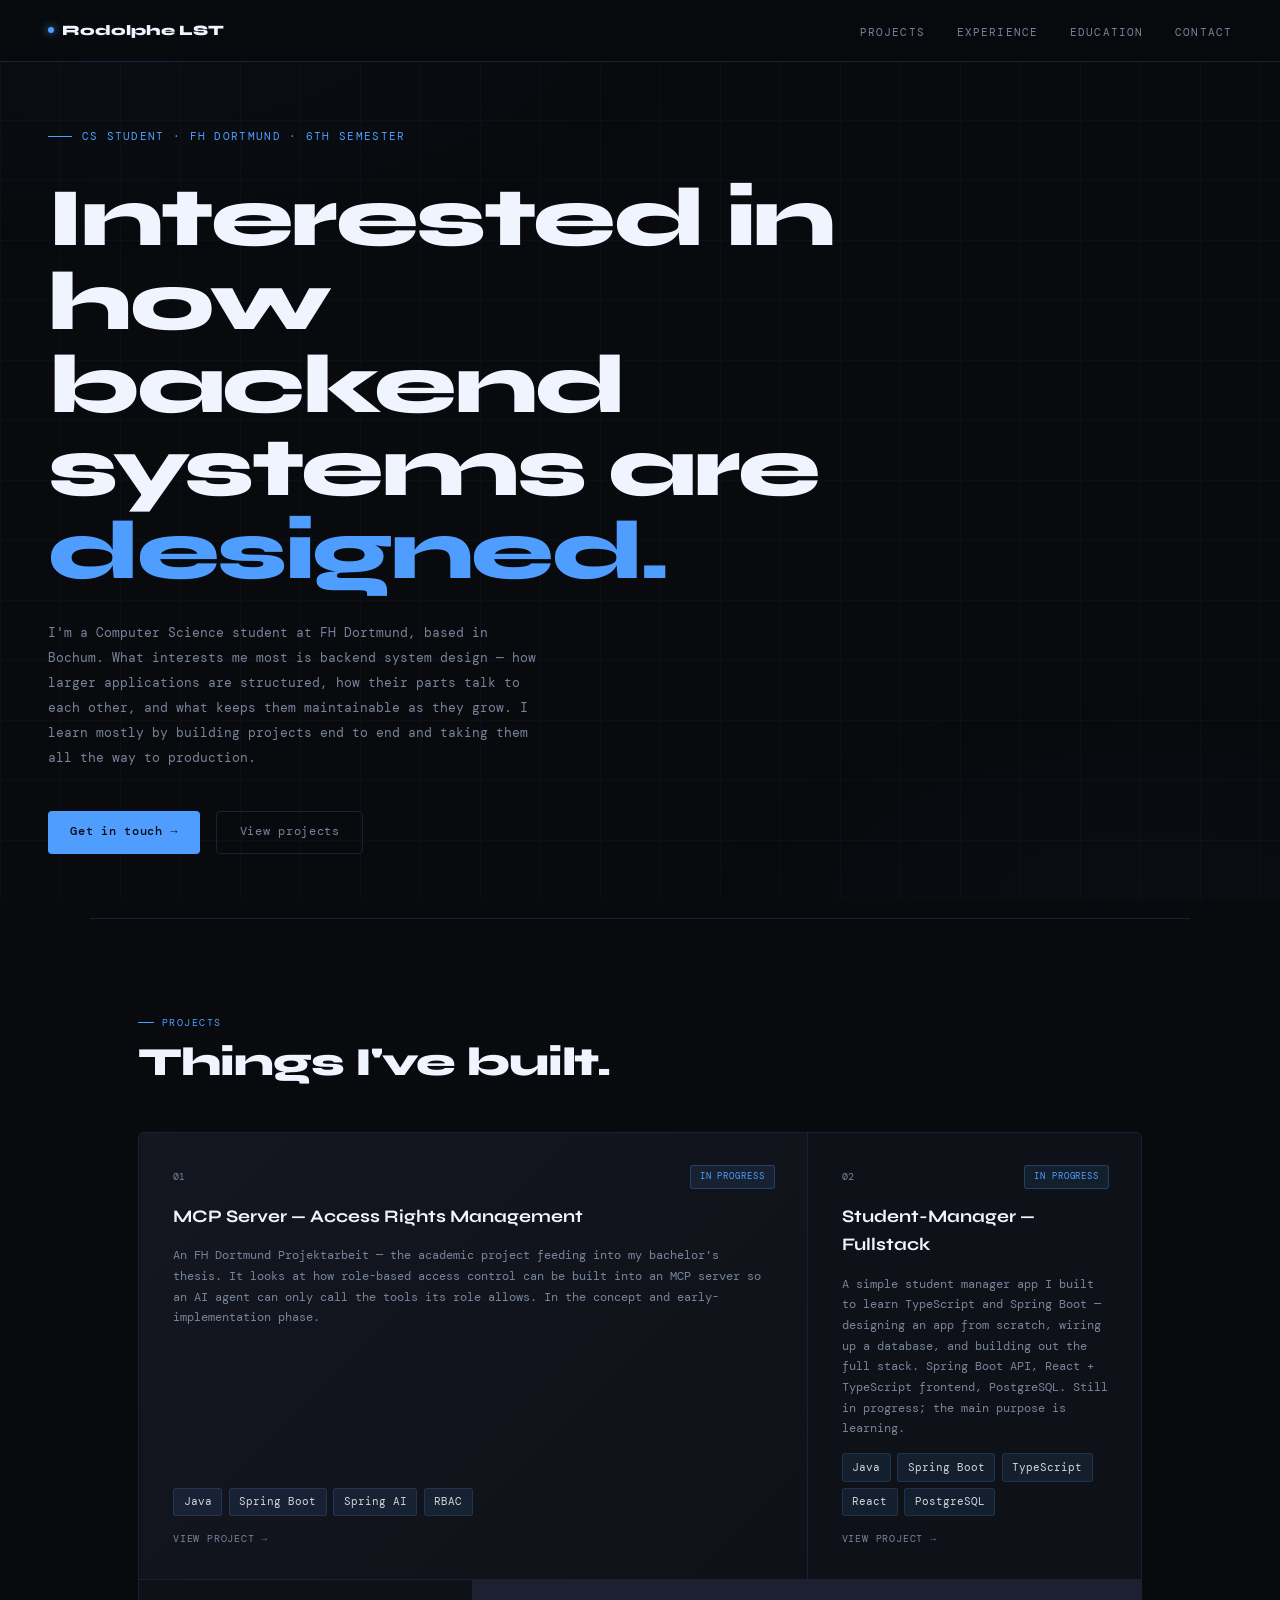
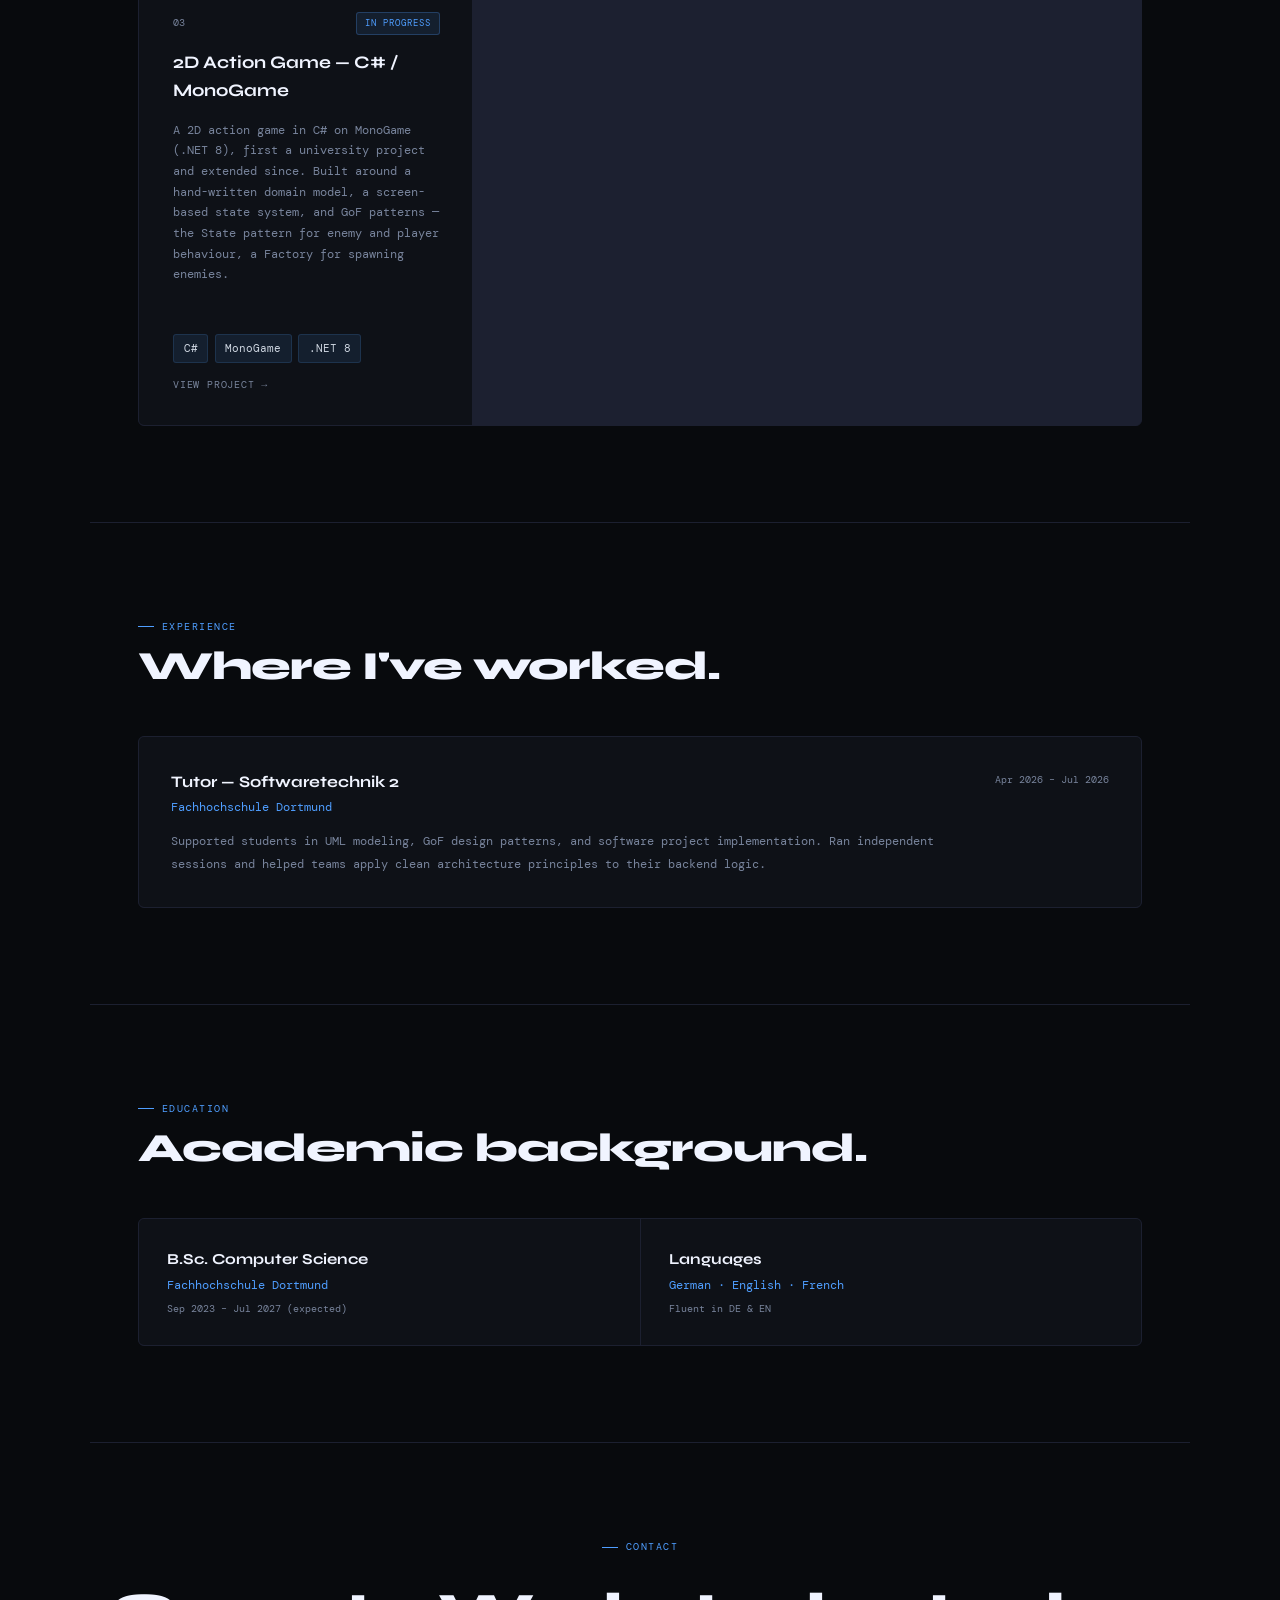
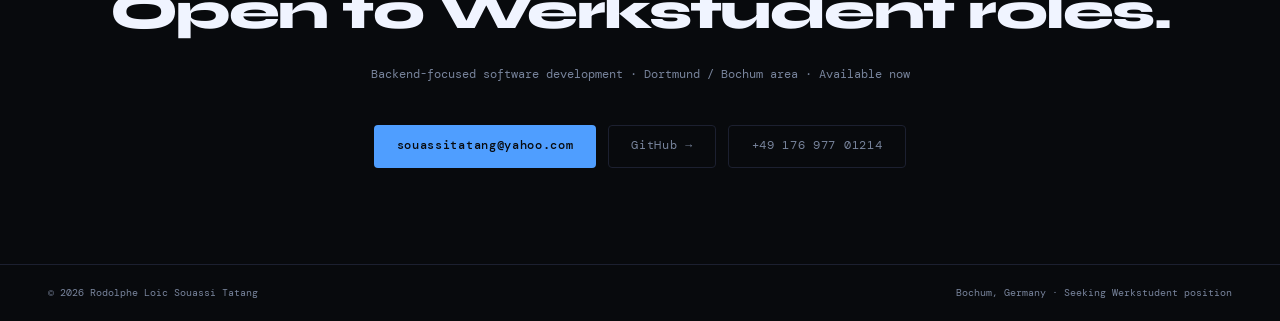
==== index.html @ 0398bbe7 "Update Student-Manager copy: TypeScript/Spring Boot learning app, session auth - Describe it as a si" ====
<!DOCTYPE html>
<html lang="en">
<head>
  <meta charset="UTF-8" />
  <meta name="viewport" content="width=device-width, initial-scale=1.0"/>
  <title>Rodolphe Loic Souassi Tatang &mdash; CS Student, Backend Systems</title>
  <meta name="description" content="Computer Science student at FH Dortmund, interested in backend system design — how larger applications are structured, and how to build and deploy them end to end. Portfolio and projects."/>
  <meta name="author" content="Rodolphe Loic Souassi Tatang"/>
  <link rel="canonical" href="https://rodolphe27.github.io/portfolio/"/>
  <meta name="theme-color" content="#080a0d"/>

  <meta property="og:type" content="website"/>
  <meta property="og:site_name" content="Rodolphe LST — Portfolio"/>
  <meta property="og:url" content="https://rodolphe27.github.io/portfolio/"/>
  <meta property="og:title" content="Rodolphe Loic Souassi Tatang — CS Student, Backend Systems"/>
  <meta property="og:description" content="Computer Science student at FH Dortmund, interested in backend system design — how larger applications are structured, and how to build and deploy them end to end."/>
  <meta property="og:image" content="https://rodolphe27.github.io/portfolio/assets/og-image.png"/>
  <meta property="og:image:width" content="1200"/>
  <meta property="og:image:height" content="630"/>
  <meta name="twitter:card" content="summary_large_image"/>
  <meta name="twitter:title" content="Rodolphe Loic Souassi Tatang — CS Student, Backend Systems"/>
  <meta name="twitter:description" content="Computer Science student at FH Dortmund, interested in backend system design — how larger applications are structured, and how to build and deploy them end to end."/>
  <meta name="twitter:image" content="https://rodolphe27.github.io/portfolio/assets/og-image.png"/>

  <link rel="icon" href="favicon.svg" type="image/svg+xml"/>
  <link rel="preconnect" href="https://fonts.googleapis.com"/>
  <link rel="preconnect" href="https://fonts.gstatic.com" crossorigin/>
  <link href="https://fonts.googleapis.com/css2?family=Syne:wght@400;600;700;800&family=DM+Mono:ital,wght@0,300;0,400;1,300&display=swap" rel="stylesheet"/>
  <link rel="stylesheet" href="css/style.css"/>
  <noscript><style>.reveal{opacity:1 !important;transform:none !important;}</style></noscript>
</head>
<body>

  <nav>
    <div class="nav-logo">
      <span class="nav-dot"></span>
      Rodolphe LST
    </div>
    <ul class="nav-links" id="nav-links">
      <li><a href="#projects">Projects</a></li>
      <li><a href="#experience">Experience</a></li>
      <li><a href="#education">Education</a></li>
      <li><a href="#contact">Contact</a></li>
    </ul>
    <button class="nav-toggle" type="button" aria-label="Toggle menu" aria-expanded="false" aria-controls="nav-links">
      <span></span><span></span><span></span>
    </button>
  </nav>

  <!-- HERO -->
  <div class="hero">
    <p class="hero-tag">CS Student &middot; FH Dortmund &middot; 6th semester</p>
    <h1>Interested in how backend<br>systems are <em>designed.</em></h1>
    <p class="hero-sub">
      I'm a Computer Science student at FH Dortmund, based in Bochum. What interests me most is backend system design &mdash; how larger applications are structured, how their parts talk to each other, and what keeps them maintainable as they grow. I learn mostly by building projects end to end and taking them all the way to production.
    </p>
    <div class="hero-cta">
      <a href="mailto:souassitatang@yahoo.com" class="btn btn-primary">Get in touch &rarr;</a>
      <a href="#projects" class="btn btn-ghost">View projects</a>
    </div>
  </div>

  <div class="divider"></div>

  <!-- PROJECTS -->
  <div class="section-wrap" id="projects">
    <p class="section-label reveal">Projects</p>
    <h2 class="section-title reveal">Things I've built.</h2>
    <div class="projects-grid reveal">

      <a href="projects/mcp-server-projektarbeit.html" class="project-tile featured">
        <div class="project-tile-top">
          <span class="project-num">01</span>
          <span class="project-status">In Progress</span>
        </div>
        <p class="project-tile-title">MCP Server &mdash; Access Rights Management</p>
        <p class="project-tile-desc">An FH Dortmund Projektarbeit &mdash; the academic project feeding into my bachelor's thesis. It looks at how role-based access control can be built into an MCP server so an AI agent can only call the tools its role allows. In the concept and early-implementation phase.</p>
        <div class="project-tile-tags">
          <span class="skill-tag">Java</span>
          <span class="skill-tag">Spring Boot</span>
          <span class="skill-tag">Spring AI</span>
          <span class="skill-tag">RBAC</span>
        </div>
        <span class="project-tile-arrow">View project &rarr;</span>
      </a>

      <a href="projects/student-manager.html" class="project-tile">
        <div class="project-tile-top">
          <span class="project-num">02</span>
          <span class="project-status">In Progress</span>
        </div>
        <p class="project-tile-title">Student-Manager &mdash; Fullstack</p>
        <p class="project-tile-desc">A simple student manager app I built to learn TypeScript and Spring Boot &mdash; designing an app from scratch, wiring up a database, and building out the full stack. Spring Boot API, React + TypeScript frontend, PostgreSQL. Still in progress; the main purpose is learning.</p>
        <div class="project-tile-tags">
          <span class="skill-tag">Java</span>
          <span class="skill-tag">Spring Boot</span>
          <span class="skill-tag">TypeScript</span>
          <span class="skill-tag">React</span>
          <span class="skill-tag">PostgreSQL</span>
        </div>
        <span class="project-tile-arrow">View project &rarr;</span>
      </a>

      <a href="projects/game-dev.html" class="project-tile">
        <div class="project-tile-top">
          <span class="project-num">03</span>
          <span class="project-status">In Progress</span>
        </div>
        <p class="project-tile-title">2D Action Game &mdash; C# / MonoGame</p>
        <p class="project-tile-desc">A 2D action game in C# on MonoGame (.NET 8), first a university project and extended since. Built around a hand-written domain model, a screen-based state system, and GoF patterns &mdash; the State pattern for enemy and player behaviour, a Factory for spawning enemies.</p>
        <div class="project-tile-tags">
          <span class="skill-tag">C#</span>
          <span class="skill-tag">MonoGame</span>
          <span class="skill-tag">.NET 8</span>
        </div>
        <span class="project-tile-arrow">View project &rarr;</span>
      </a>

    </div>
  </div>

  <div class="divider"></div>

  <!-- EXPERIENCE -->
  <div class="section-wrap" id="experience">
    <p class="section-label reveal">Experience</p>
    <h2 class="section-title reveal">Where I've worked.</h2>
    <div class="exp-list reveal">
      <div class="exp-item">
        <div>
          <p class="exp-role">Tutor &mdash; Softwaretechnik 2</p>
          <p class="exp-company">Fachhochschule Dortmund</p>
          <p class="exp-desc">
            Supported students in UML modeling, GoF design patterns, and software project implementation. Ran independent sessions and helped teams apply clean architecture principles to their backend logic.
          </p>
        </div>
        <p class="exp-date">Apr 2026 &ndash; Jul 2026</p>
      </div>
    </div>
  </div>

  <div class="divider"></div>

  <!-- EDUCATION -->
  <div class="section-wrap" id="education">
    <p class="section-label reveal">Education</p>
    <h2 class="section-title reveal">Academic background.</h2>
    <div class="edu-grid reveal">
      <div class="edu-item">
        <p class="edu-degree">B.Sc. Computer Science</p>
        <p class="edu-school">Fachhochschule Dortmund</p>
        <p class="edu-date">Sep 2023 &ndash; Jul 2027 (expected)</p>
      </div>
      <div class="edu-item">
        <p class="edu-degree">Languages</p>
        <p class="edu-school">German &middot; English &middot; French</p>
        <p class="edu-date">Fluent in DE &amp; EN</p>
      </div>
    </div>
  </div>

  <div class="divider"></div>

  <!-- CONTACT -->
  <div class="contact-wrap" id="contact">
    <p class="section-label section-label--centered">Contact</p>
    <h2 class="contact-title">Open to Werkstudent roles.</h2>
    <p class="contact-sub">Backend-focused software development &middot; Dortmund / Bochum area &middot; Available now</p>
    <div class="contact-links">
      <a href="mailto:souassitatang@yahoo.com" class="btn btn-primary">souassitatang@yahoo.com</a>
      <a href="https://github.com/Rodolphe27" class="btn btn-ghost" target="_blank">GitHub &rarr;</a>
      <a href="tel:+4917697701214" class="btn btn-ghost">+49 176 977 01214</a>
    </div>
  </div>

  <footer>
    <p>&copy; 2026 Rodolphe Loic Souassi Tatang</p>
    <p>Bochum, Germany &middot; Seeking Werkstudent position</p>
  </footer>

  <script src="js/main.js"></script>
</body>
</html>
---- css/style.css ----
/* ============================================================
   RESET & CUSTOM PROPERTIES
   ============================================================ */

*, *::before, *::after {
  box-sizing: border-box;
  margin: 0;
  padding: 0;
}

:root {
  --bg:          #080a0d;
  --surface:     #0e1117;
  --surface2:    #141720;
  --border:      #1c2030;
  --accent:      #4f9eff;
  --accent-dim:  rgba(79, 158, 255, 0.1);
  --text:        #cdd5e0;
  --muted:       #78849c;
  --white:       #f0f4ff;
}

html { scroll-behavior: smooth; }

/* ============================================================
   BASE
   ============================================================ */

body {
  font-family: 'DM Mono', monospace;
  background: var(--bg);
  color: var(--text);
  line-height: 1.6;
  overflow-x: hidden;
}

/* Ambient gradient overlay */
body::before {
  content: '';
  position: fixed;
  inset: 0;
  background:
    radial-gradient(ellipse 80% 50% at 10% 0%,  rgba(79, 158, 255, 0.04) 0%, transparent 60%),
    radial-gradient(ellipse 60% 40% at 90% 100%, rgba(79, 158, 255, 0.03) 0%, transparent 60%);
  pointer-events: none;
  z-index: 0;
}

/* Grid texture overlay */
body::after {
  content: '';
  position: fixed;
  inset: 0;
  background-image:
    linear-gradient(var(--border) 1px, transparent 1px),
    linear-gradient(90deg, var(--border) 1px, transparent 1px);
  background-size: 60px 60px;
  opacity: 0.3;
  pointer-events: none;
  z-index: 0;
}

* { position: relative; z-index: 1; }

/* ============================================================
   NAVIGATION
   ============================================================ */

nav {
  position: fixed;
  top: 0; left: 0; right: 0;
  z-index: 100;
  display: flex;
  justify-content: space-between;
  align-items: center;
  padding: 1.1rem 3rem;
  border-bottom: 1px solid var(--border);
  background: rgba(8, 10, 13, 0.9);
  backdrop-filter: blur(16px);
}

.nav-logo {
  font-family: 'Syne', sans-serif;
  font-weight: 800;
  font-size: 0.9rem;
  color: var(--white);
  display: flex;
  align-items: center;
  gap: 0.5rem;
}

.nav-dot {
  width: 6px;
  height: 6px;
  border-radius: 50%;
  background: var(--accent);
  box-shadow: 0 0 8px var(--accent);
  animation: blink 2s ease-in-out infinite;
}

.nav-links {
  display: flex;
  gap: 2rem;
  list-style: none;
}

.nav-links a {
  color: var(--muted);
  text-decoration: none;
  font-size: 0.7rem;
  letter-spacing: 0.1em;
  text-transform: uppercase;
  transition: color 0.2s;
}

.nav-links a:hover { color: var(--accent); }

/* Mobile menu toggle — hidden on desktop, shown under the breakpoint */
.nav-toggle {
  display: none;
  width: 40px;
  height: 40px;
  margin: -8px -8px -8px 0;
  padding: 0;
  border: none;
  background: none;
  cursor: pointer;
  flex-direction: column;
  justify-content: center;
  align-items: center;
  gap: 5px;
}

.nav-toggle span {
  display: block;
  width: 20px;
  height: 2px;
  background: var(--text);
  border-radius: 2px;
  transition: transform 0.25s ease, opacity 0.2s ease;
}

.nav-toggle[aria-expanded="true"] span:nth-child(1) { transform: translateY(7px) rotate(45deg); }
.nav-toggle[aria-expanded="true"] span:nth-child(2) { opacity: 0; }
.nav-toggle[aria-expanded="true"] span:nth-child(3) { transform: translateY(-7px) rotate(-45deg); }

/* ============================================================
   HERO
   ============================================================ */

.hero {
  min-height: 100vh;
  display: flex;
  flex-direction: column;
  justify-content: center;
  padding: 8rem 3rem 4rem;
}

.hero-tag {
  display: inline-flex;
  align-items: center;
  gap: 0.6rem;
  font-size: 0.68rem;
  letter-spacing: 0.12em;
  text-transform: uppercase;
  color: var(--accent);
  margin-bottom: 2rem;
  opacity: 0;
  animation: fadeUp 0.5s ease 0.1s forwards;
}

.hero-tag::before {
  content: '';
  display: inline-block;
  width: 24px;
  height: 1px;
  background: var(--accent);
}

.hero h1 {
  font-family: 'Syne', sans-serif;
  font-size: clamp(2.8rem, 6.5vw, 5.5rem);
  font-weight: 800;
  line-height: 1.0;
  letter-spacing: -0.03em;
  color: var(--white);
  max-width: 820px;
  opacity: 0;
  animation: fadeUp 0.6s ease 0.2s forwards;
}

.hero h1 em {
  font-style: normal;
  color: var(--accent);
}

.hero-sub {
  margin-top: 1.75rem;
  font-size: 0.82rem;
  color: var(--muted);
  max-width: 500px;
  line-height: 1.9;
  opacity: 0;
  animation: fadeUp 0.6s ease 0.32s forwards;
}

.hero-cta {
  margin-top: 2.5rem;
  display: flex;
  gap: 1rem;
  flex-wrap: wrap;
  opacity: 0;
  animation: fadeUp 0.6s ease 0.44s forwards;
}

.hero-stack {
  margin-top: 3.5rem;
  display: flex;
  align-items: center;
  gap: 1rem;
  flex-wrap: wrap;
  opacity: 0;
  animation: fadeUp 0.6s ease 0.56s forwards;
}

.hero-stack-label {
  font-size: 0.6rem;
  letter-spacing: 0.12em;
  text-transform: uppercase;
  color: var(--muted);
}

.stack-badge {
  font-size: 0.68rem;
  padding: 0.28rem 0.65rem;
  border: 1px solid var(--border);
  border-radius: 3px;
  color: var(--muted);
  background: var(--surface);
}

/* ============================================================
   BUTTONS
   ============================================================ */

.btn {
  display: inline-flex;
  align-items: center;
  gap: 0.5rem;
  padding: 0.7rem 1.4rem;
  font-family: 'DM Mono', monospace;
  font-size: 0.72rem;
  letter-spacing: 0.06em;
  text-decoration: none;
  border-radius: 4px;
  transition: all 0.2s;
  cursor: pointer;
  border: none;
}

.btn-primary {
  background: var(--accent);
  color: #080a0d;
  font-weight: 500;
}

.btn-primary:hover {
  background: #7ab8ff;
  transform: translateY(-1px);
  box-shadow: 0 4px 20px rgba(79, 158, 255, 0.25);
}

.btn-ghost {
  background: transparent;
  color: var(--muted);
  border: 1px solid var(--border);
}

.btn-ghost:hover {
  border-color: var(--accent);
  color: var(--accent);
}

/* ============================================================
   LAYOUT
   ============================================================ */

.section-wrap {
  max-width: 1100px;
  margin: 0 auto;
  padding: 6rem 3rem;
}

.divider {
  width: 100%;
  height: 1px;
  background: var(--border);
  max-width: 1100px;
  margin: 0 auto;
}

.section-label {
  font-size: 0.62rem;
  letter-spacing: 0.15em;
  text-transform: uppercase;
  color: var(--accent);
  margin-bottom: 0.6rem;
  display: flex;
  align-items: center;
  gap: 0.5rem;
}

.section-label::before {
  content: '';
  display: inline-block;
  width: 16px;
  height: 1px;
  background: var(--accent);
}

.section-title {
  font-family: 'Syne', sans-serif;
  font-size: clamp(1.7rem, 3.5vw, 2.5rem);
  font-weight: 800;
  color: var(--white);
  letter-spacing: -0.025em;
  margin-bottom: 3rem;
  line-height: 1.1;
}

/* ============================================================
   SKILLS
   ============================================================ */

.skills-grid {
  display: grid;
  grid-template-columns: repeat(auto-fit, minmax(240px, 1fr));
  gap: 1px;
  background: var(--border);
  border: 1px solid var(--border);
  border-radius: 6px;
  overflow: hidden;
}

.skill-group {
  background: var(--surface);
  padding: 1.75rem;
  transition: background 0.2s;
}

.skill-group:hover { background: var(--surface2); }

.skill-group-title {
  font-size: 0.6rem;
  letter-spacing: 0.14em;
  text-transform: uppercase;
  color: var(--accent);
  margin-bottom: 1.2rem;
}

.skill-group-title::before { content: '# '; opacity: 0.5; }

.skill-list { display: flex; flex-wrap: wrap; gap: 0.45rem; }

.skill-tag {
  display: inline-block;
  padding: 0.28rem 0.6rem;
  font-size: 0.68rem;
  border-radius: 3px;
  background: var(--accent-dim);
  color: var(--text);
  border: 1px solid rgba(79, 158, 255, 0.15);
}

.skill-tag.dim {
  background: transparent;
  border-color: var(--border);
  color: var(--muted);
}

/* ============================================================
   PROJECTS — card grid
   ============================================================ */

.projects-grid {
  display: grid;
  grid-template-columns: repeat(auto-fill, minmax(260px, 1fr));
  grid-auto-rows: 1fr;
  gap: 1px;
  background: var(--border);
  border: 1px solid var(--border);
  border-radius: 6px;
  overflow: hidden;
}

.project-tile {
  background: var(--surface);
  padding: 2rem;
  display: flex;
  flex-direction: column;
  gap: 0.9rem;
  min-height: 220px;
  text-decoration: none;
  color: inherit;
  border-left: 2px solid transparent;
  transition: background 0.2s, border-color 0.2s;
}

.project-tile:hover {
  background: var(--surface2);
  border-left-color: var(--accent);
}

.project-tile.featured {
  grid-column: span 2;
  background: linear-gradient(135deg, var(--surface2) 0%, var(--surface) 100%);
}

.project-tile-top {
  display: flex;
  justify-content: space-between;
  align-items: center;
}

.project-num { font-size: 0.6rem; color: var(--muted); }

.project-status {
  font-size: 0.58rem;
  letter-spacing: 0.1em;
  text-transform: uppercase;
  color: var(--accent);
  background: var(--accent-dim);
  border: 1px solid rgba(79, 158, 255, 0.25);
  padding: 0.2rem 0.55rem;
  border-radius: 3px;
}

.project-tile-title {
  font-family: 'Syne', sans-serif;
  font-size: 1.1rem;
  font-weight: 700;
  color: var(--white);
}

.project-tile-desc {
  font-size: 0.76rem;
  color: var(--muted);
  line-height: 1.7;
  flex: 1;
}

.project-tile-tags { display: flex; flex-wrap: wrap; gap: 0.4rem; }

.project-tile-arrow {
  font-size: 0.62rem;
  letter-spacing: 0.08em;
  text-transform: uppercase;
  color: var(--muted);
  transition: color 0.2s;
}

.project-tile:hover .project-tile-arrow { color: var(--accent); }

/* ============================================================
   PROJECT DETAIL PAGES
   ============================================================ */

.detail-wrap {
  max-width: 800px;
  margin: 0 auto;
  padding: 9rem 3rem 6rem;
}

.detail-back {
  display: inline-flex;
  align-items: center;
  gap: 0.5rem;
  font-size: 0.7rem;
  letter-spacing: 0.06em;
  text-transform: uppercase;
  color: var(--muted);
  text-decoration: none;
  margin-bottom: 3rem;
  transition: color 0.2s;
}

.detail-back:hover { color: var(--accent); }

.detail-label {
  font-size: 0.62rem;
  letter-spacing: 0.15em;
  text-transform: uppercase;
  color: var(--accent);
  margin-bottom: 0.8rem;
  display: flex;
  align-items: center;
  gap: 0.6rem;
}

.detail-title {
  font-family: 'Syne', sans-serif;
  font-size: clamp(2rem, 4.5vw, 3rem);
  font-weight: 800;
  color: var(--white);
  letter-spacing: -0.025em;
  line-height: 1.1;
  margin-bottom: 1.5rem;
}

.detail-tags {
  display: flex;
  flex-wrap: wrap;
  gap: 0.5rem;
  margin-bottom: 2.5rem;
}

.detail-body {
  font-size: 0.85rem;
  color: var(--text);
  line-height: 2;
  margin-bottom: 2.5rem;
}

.detail-body p + p { margin-top: 1.2rem; }

.detail-links { display: flex; gap: 0.75rem; flex-wrap: wrap; }

/* ============================================================
   EXPERIENCE
   ============================================================ */

.exp-list {
  display: flex;
  flex-direction: column;
  gap: 1px;
  background: var(--border);
  border: 1px solid var(--border);
  border-radius: 6px;
  overflow: hidden;
}

.exp-item {
  background: var(--surface);
  padding: 2rem;
  display: grid;
  grid-template-columns: 1fr auto;
  gap: 1rem;
  transition: background 0.2s;
}

.exp-item:hover { background: var(--surface2); }

.exp-role { font-family: 'Syne', sans-serif; font-size: 1rem; font-weight: 700; color: var(--white); }
.exp-company { font-size: 0.72rem; color: var(--accent); margin: 0.25rem 0 0.8rem; }
.exp-desc { font-size: 0.76rem; color: var(--muted); line-height: 1.85; }
.exp-date { font-size: 0.62rem; color: var(--muted); white-space: nowrap; padding-top: 0.2rem; }

/* ============================================================
   EDUCATION
   ============================================================ */

.edu-grid {
  display: grid;
  grid-template-columns: 1fr 1fr;
  gap: 1px;
  background: var(--border);
  border: 1px solid var(--border);
  border-radius: 6px;
  overflow: hidden;
}

.edu-item {
  background: var(--surface);
  padding: 1.75rem;
  transition: background 0.2s;
}

.edu-item:hover { background: var(--surface2); }

.edu-degree { font-family: 'Syne', sans-serif; font-size: 0.95rem; font-weight: 700; color: var(--white); margin-bottom: 0.3rem; }
.edu-school { font-size: 0.72rem; color: var(--accent); margin-bottom: 0.4rem; }
.edu-date { font-size: 0.62rem; color: var(--muted); }

/* ============================================================
   CONTACT
   ============================================================ */

.section-label--centered {
  justify-content: center;
  margin-bottom: 1rem;
}

.contact-wrap {
  text-align: center;
  padding: 6rem 3rem;
}

.contact-title {
  font-family: 'Syne', sans-serif;
  font-size: clamp(2rem, 4.5vw, 3.2rem);
  font-weight: 800;
  color: var(--white);
  letter-spacing: -0.03em;
  margin-bottom: 0.75rem;
}

.contact-sub { font-size: 0.78rem; color: var(--muted); margin-bottom: 2.5rem; }

.contact-links { display: flex; justify-content: center; gap: 0.75rem; flex-wrap: wrap; }

/* ============================================================
   FOOTER
   ============================================================ */

footer {
  border-top: 1px solid var(--border);
  padding: 1.25rem 3rem;
  display: flex;
  justify-content: space-between;
  align-items: center;
}

footer p { font-size: 0.62rem; color: var(--muted); }

/* ============================================================
   ANIMATIONS
   ============================================================ */

@keyframes blink {
  0%, 100% { opacity: 1; }
  50%       { opacity: 0.3; }
}

@keyframes fadeUp {
  from { opacity: 0; transform: translateY(14px); }
  to   { opacity: 1; transform: translateY(0); }
}

.reveal {
  opacity: 0;
  transform: translateY(18px);
  transition: opacity 0.55s ease, transform 0.55s ease;
}

.reveal.visible { opacity: 1; transform: translateY(0); }

/* ============================================================
   RESPONSIVE
   ============================================================ */

@media (max-width: 768px) {
  nav { padding: 1rem 1.5rem; }

  .nav-toggle { display: flex; }

  .nav-links {
    position: absolute;
    top: 100%;
    left: 0;
    right: 0;
    flex-direction: column;
    gap: 0;
    padding: 0.5rem 1.5rem 1rem;
    background: rgba(8, 10, 13, 0.97);
    border-bottom: 1px solid var(--border);
    backdrop-filter: blur(16px);
    transform: translateY(-8px);
    opacity: 0;
    pointer-events: none;
    transition: opacity 0.2s ease, transform 0.2s ease;
  }

  .nav-links.open {
    display: flex;
    transform: translateY(0);
    opacity: 1;
    pointer-events: auto;
  }

  .nav-links a {
    display: block;
    padding: 0.85rem 0;
    font-size: 0.8rem;
    border-top: 1px solid var(--border);
  }

  .hero { padding: 7rem 1.5rem 4rem; }
  .section-wrap { padding: 4rem 1.5rem; }
  .edu-grid { grid-template-columns: 1fr; }
  .project-tile.featured { grid-column: span 1; }
  .exp-item { grid-template-columns: 1fr; }
  .contact-wrap { padding: 4rem 1.5rem; }
  .detail-wrap { padding: 7rem 1.5rem 4rem; }
  footer { flex-direction: column; gap: 0.5rem; text-align: center; padding: 1.25rem 1.5rem; }
}
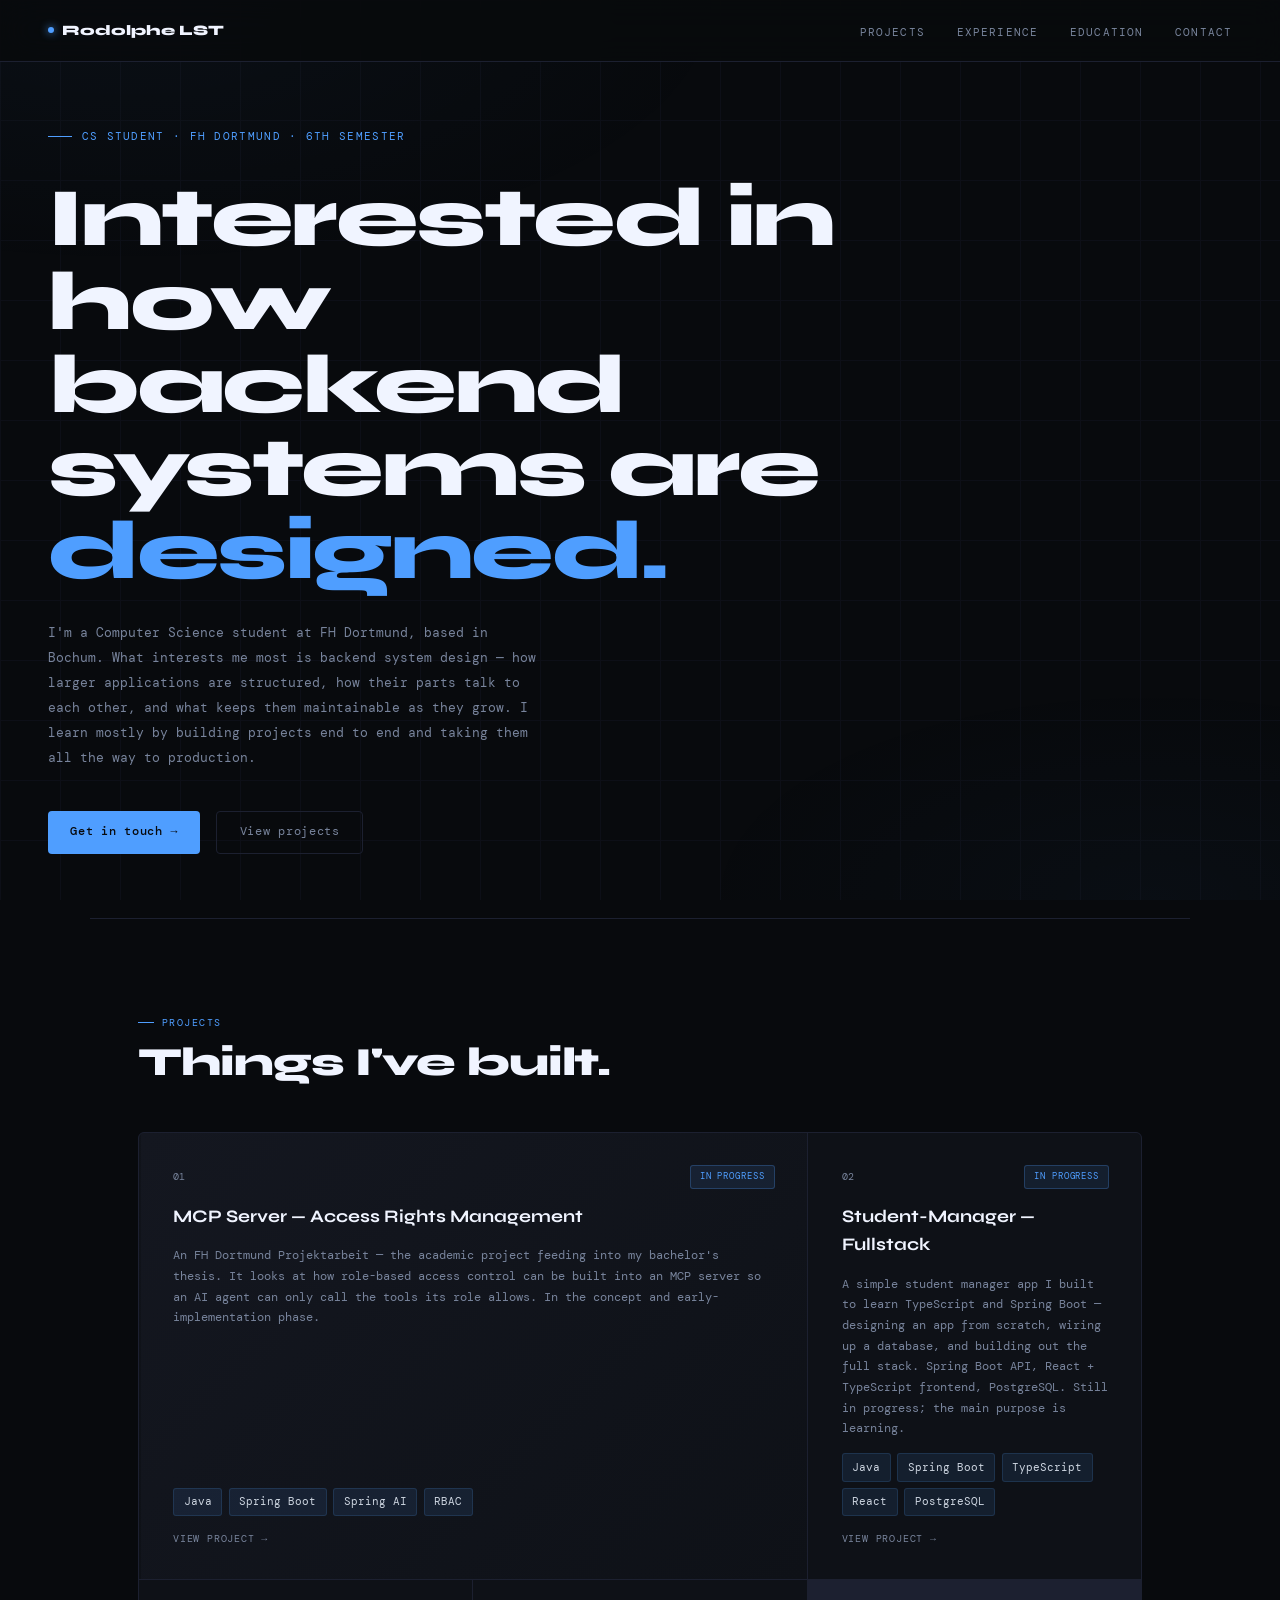
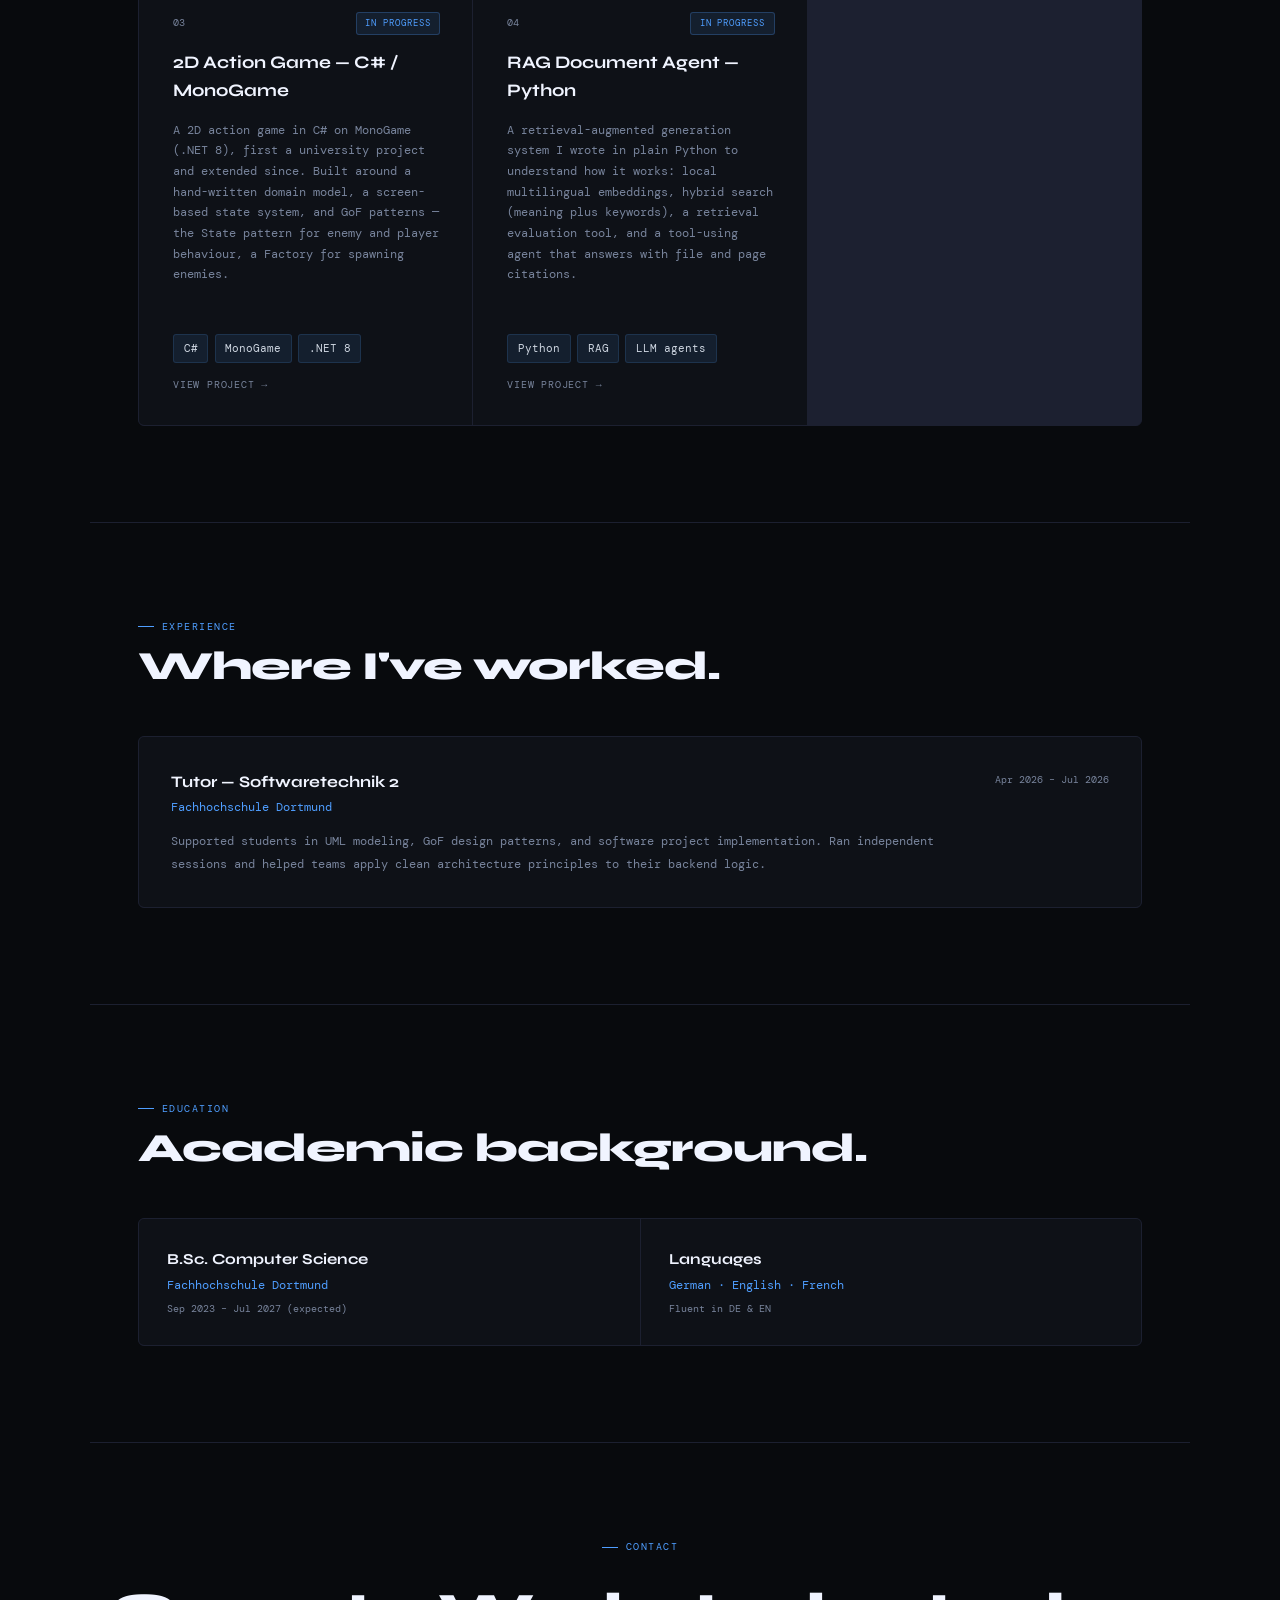
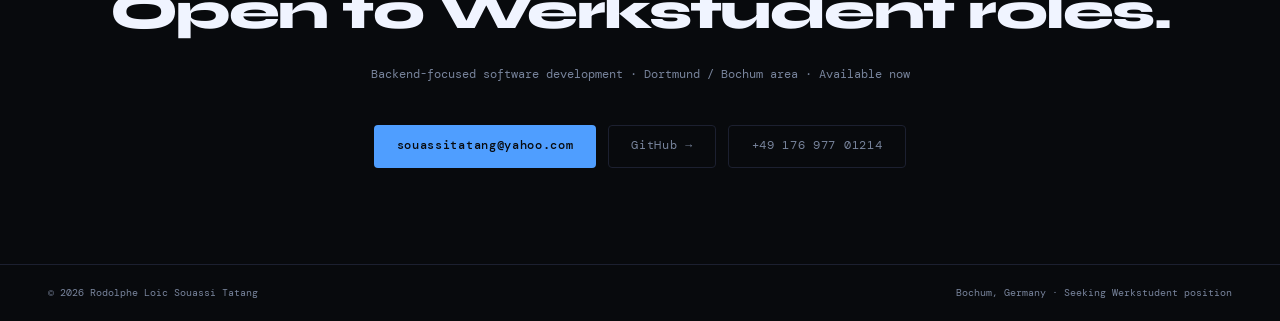
==== commit 6c59ff01: "Add RAG Document Agent project (tile 04 and detail page) Co-Authored-By: Claude Sonnet 5.5 <noreply@" ====
--- a/index.html
+++ b/index.html
@@ -116,6 +116,21 @@
         <span class="project-tile-arrow">View project &rarr;</span>
       </a>
 
+      <a href="projects/rag-agent.html" class="project-tile">
+        <div class="project-tile-top">
+          <span class="project-num">04</span>
+          <span class="project-status">In Progress</span>
+        </div>
+        <p class="project-tile-title">RAG Document Agent &mdash; Python</p>
+        <p class="project-tile-desc">A retrieval-augmented generation system I wrote in plain Python to understand how it works: local multilingual embeddings, hybrid search (meaning plus keywords), a retrieval evaluation tool, and a tool-using agent that answers with file and page citations.</p>
+        <div class="project-tile-tags">
+          <span class="skill-tag">Python</span>
+          <span class="skill-tag">RAG</span>
+          <span class="skill-tag">LLM agents</span>
+        </div>
+        <span class="project-tile-arrow">View project &rarr;</span>
+      </a>
+
     </div>
   </div>
 
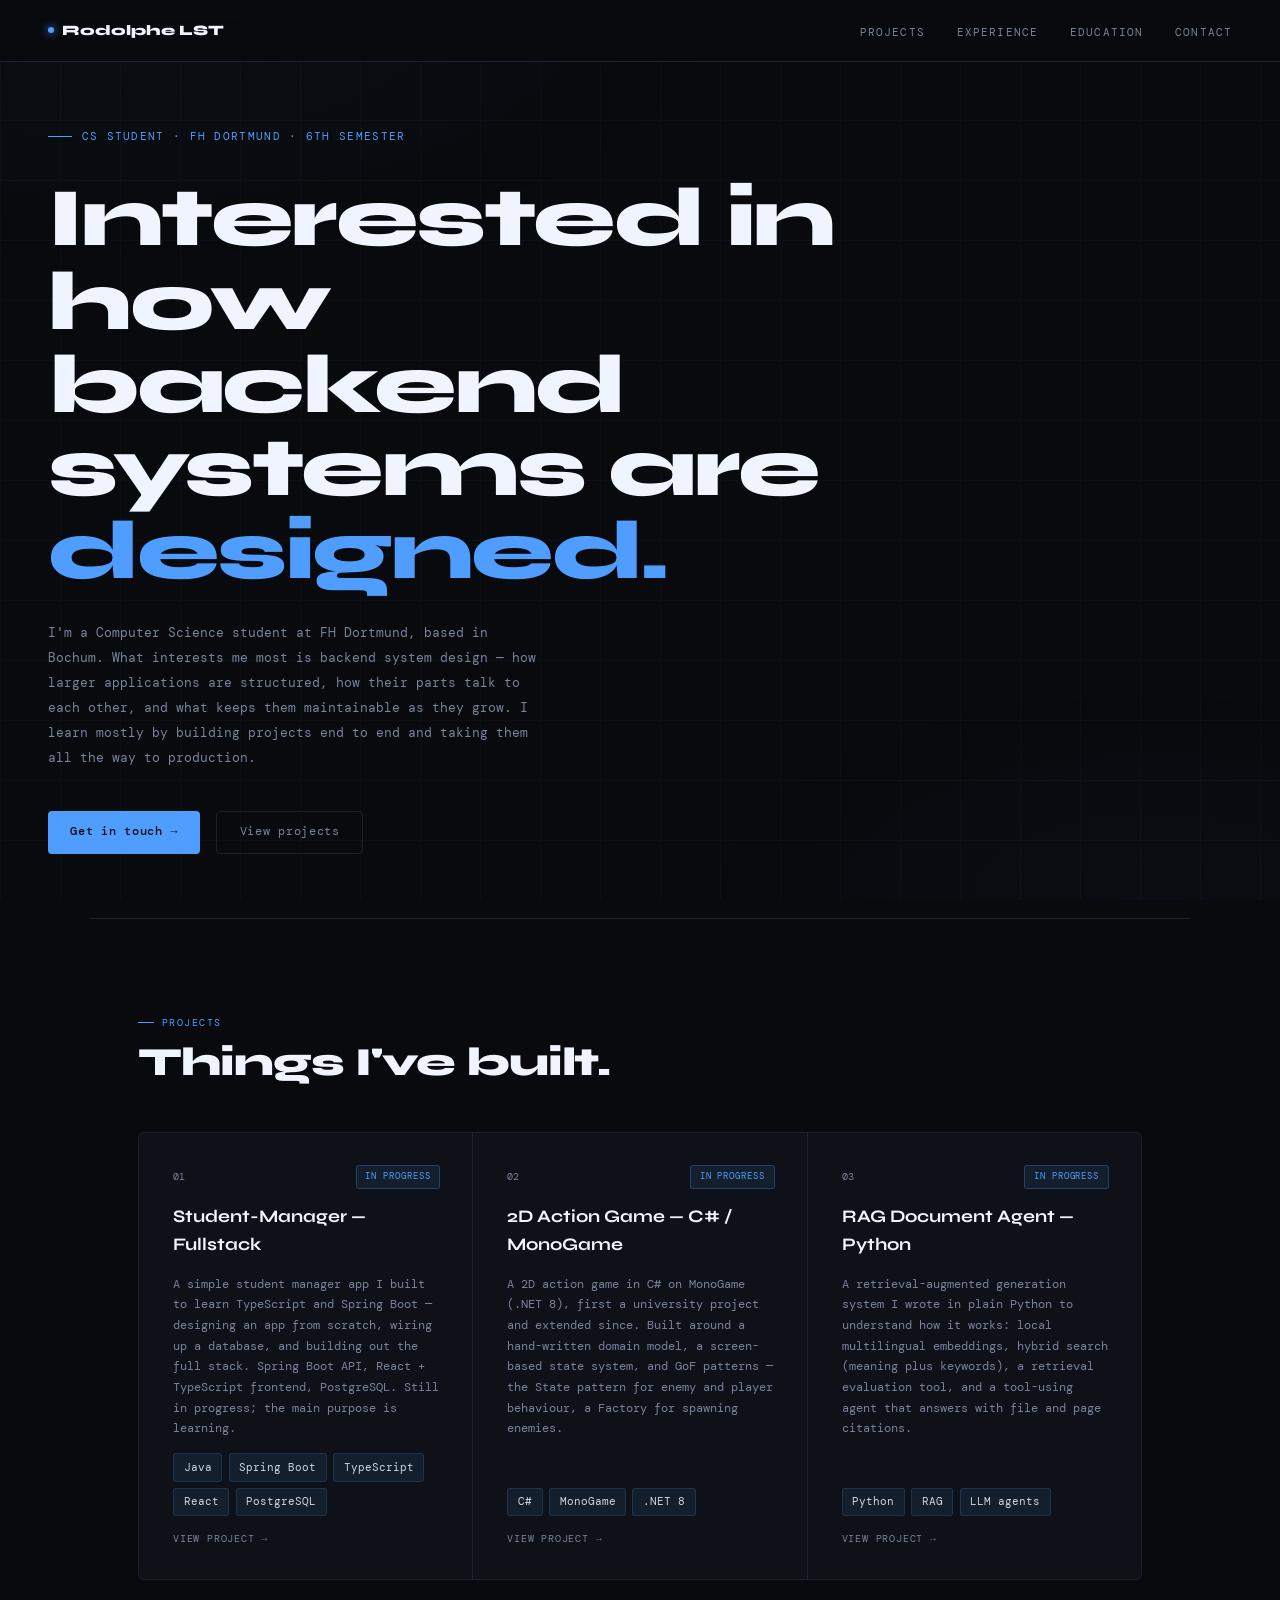
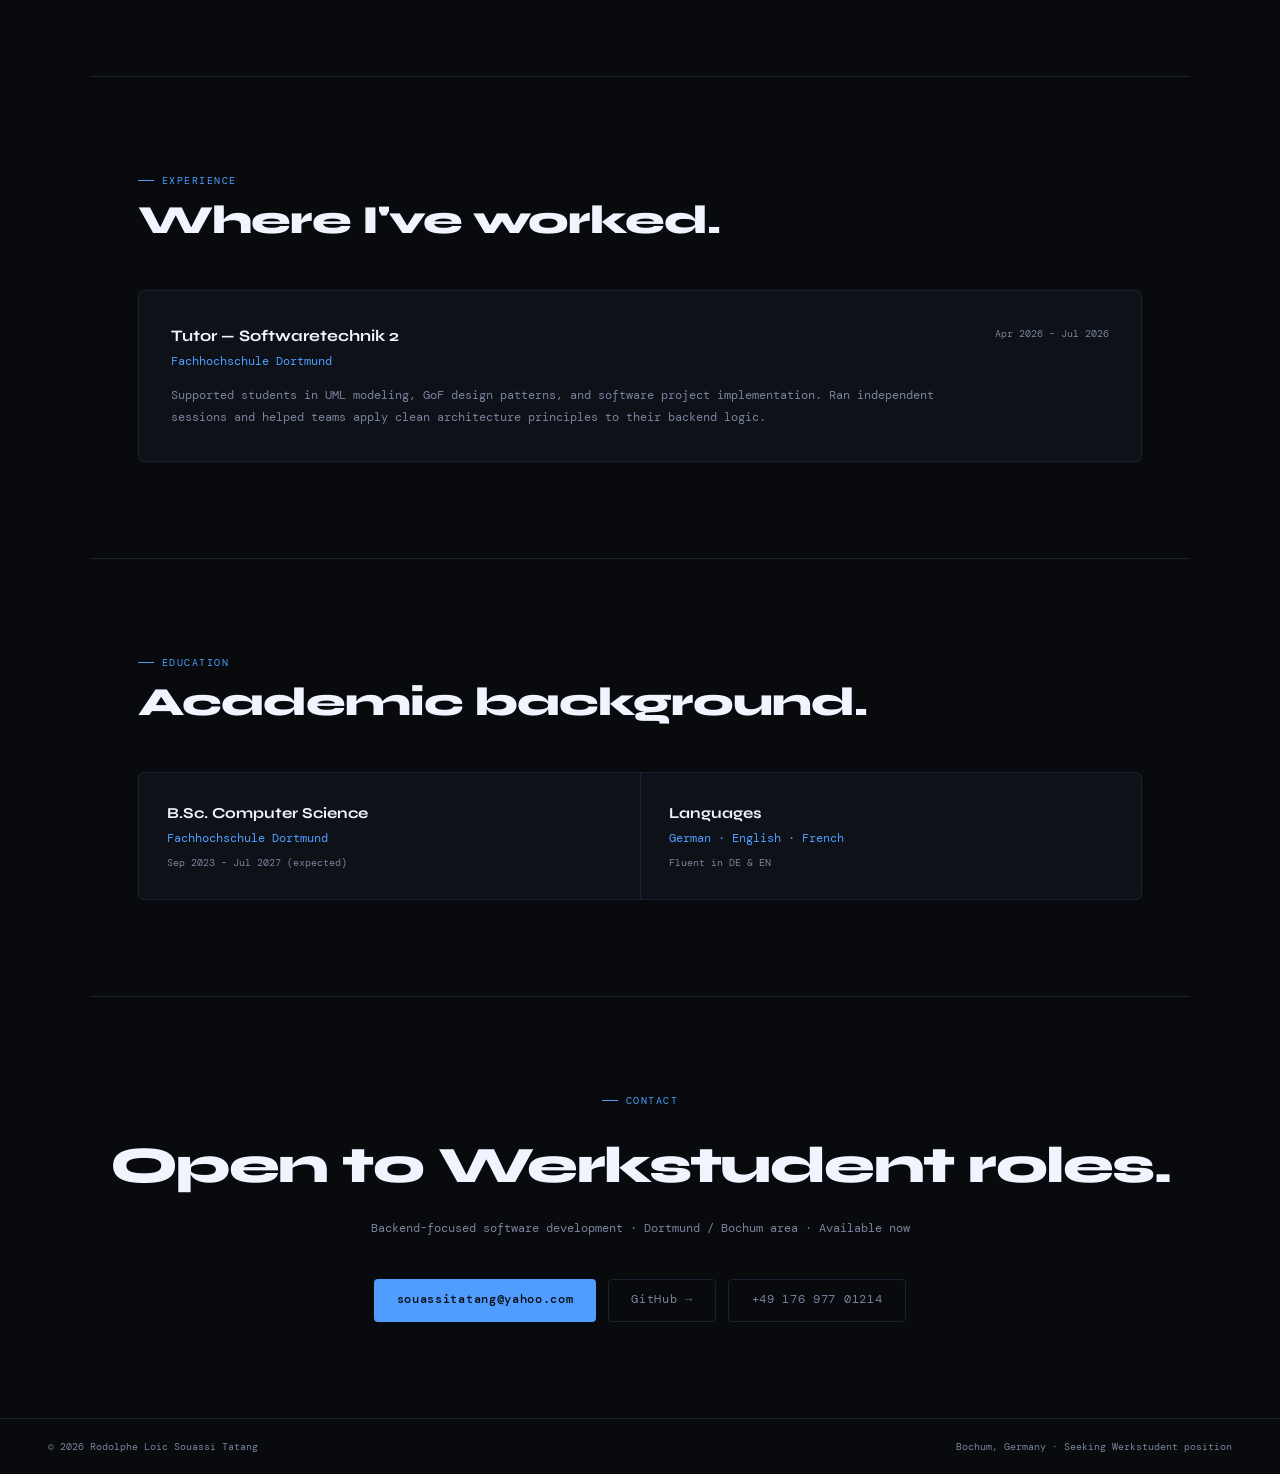
==== commit 26e0543b: "Remove MCP server project tile and page from portfolio Co-Authored-By: Claude Sonnet 5.5 <noreply@an" ====
--- a/index.html
+++ b/index.html
@@ -68,25 +68,9 @@
     <h2 class="section-title reveal">Things I've built.</h2>
     <div class="projects-grid reveal">
 
-      <a href="projects/mcp-server-projektarbeit.html" class="project-tile featured">
+      <a href="projects/student-manager.html" class="project-tile">
         <div class="project-tile-top">
           <span class="project-num">01</span>
-          <span class="project-status">In Progress</span>
-        </div>
-        <p class="project-tile-title">MCP Server &mdash; Access Rights Management</p>
-        <p class="project-tile-desc">An FH Dortmund Projektarbeit &mdash; the academic project feeding into my bachelor's thesis. It looks at how role-based access control can be built into an MCP server so an AI agent can only call the tools its role allows. In the concept and early-implementation phase.</p>
-        <div class="project-tile-tags">
-          <span class="skill-tag">Java</span>
-          <span class="skill-tag">Spring Boot</span>
-          <span class="skill-tag">Spring AI</span>
-          <span class="skill-tag">RBAC</span>
-        </div>
-        <span class="project-tile-arrow">View project &rarr;</span>
-      </a>
-
-      <a href="projects/student-manager.html" class="project-tile">
-        <div class="project-tile-top">
-          <span class="project-num">02</span>
           <span class="project-status">In Progress</span>
         </div>
         <p class="project-tile-title">Student-Manager &mdash; Fullstack</p>
@@ -103,7 +87,7 @@
 
       <a href="projects/game-dev.html" class="project-tile">
         <div class="project-tile-top">
-          <span class="project-num">03</span>
+          <span class="project-num">02</span>
           <span class="project-status">In Progress</span>
         </div>
         <p class="project-tile-title">2D Action Game &mdash; C# / MonoGame</p>
@@ -118,7 +102,7 @@
 
       <a href="projects/rag-agent.html" class="project-tile">
         <div class="project-tile-top">
-          <span class="project-num">04</span>
+          <span class="project-num">03</span>
           <span class="project-status">In Progress</span>
         </div>
         <p class="project-tile-title">RAG Document Agent &mdash; Python</p>
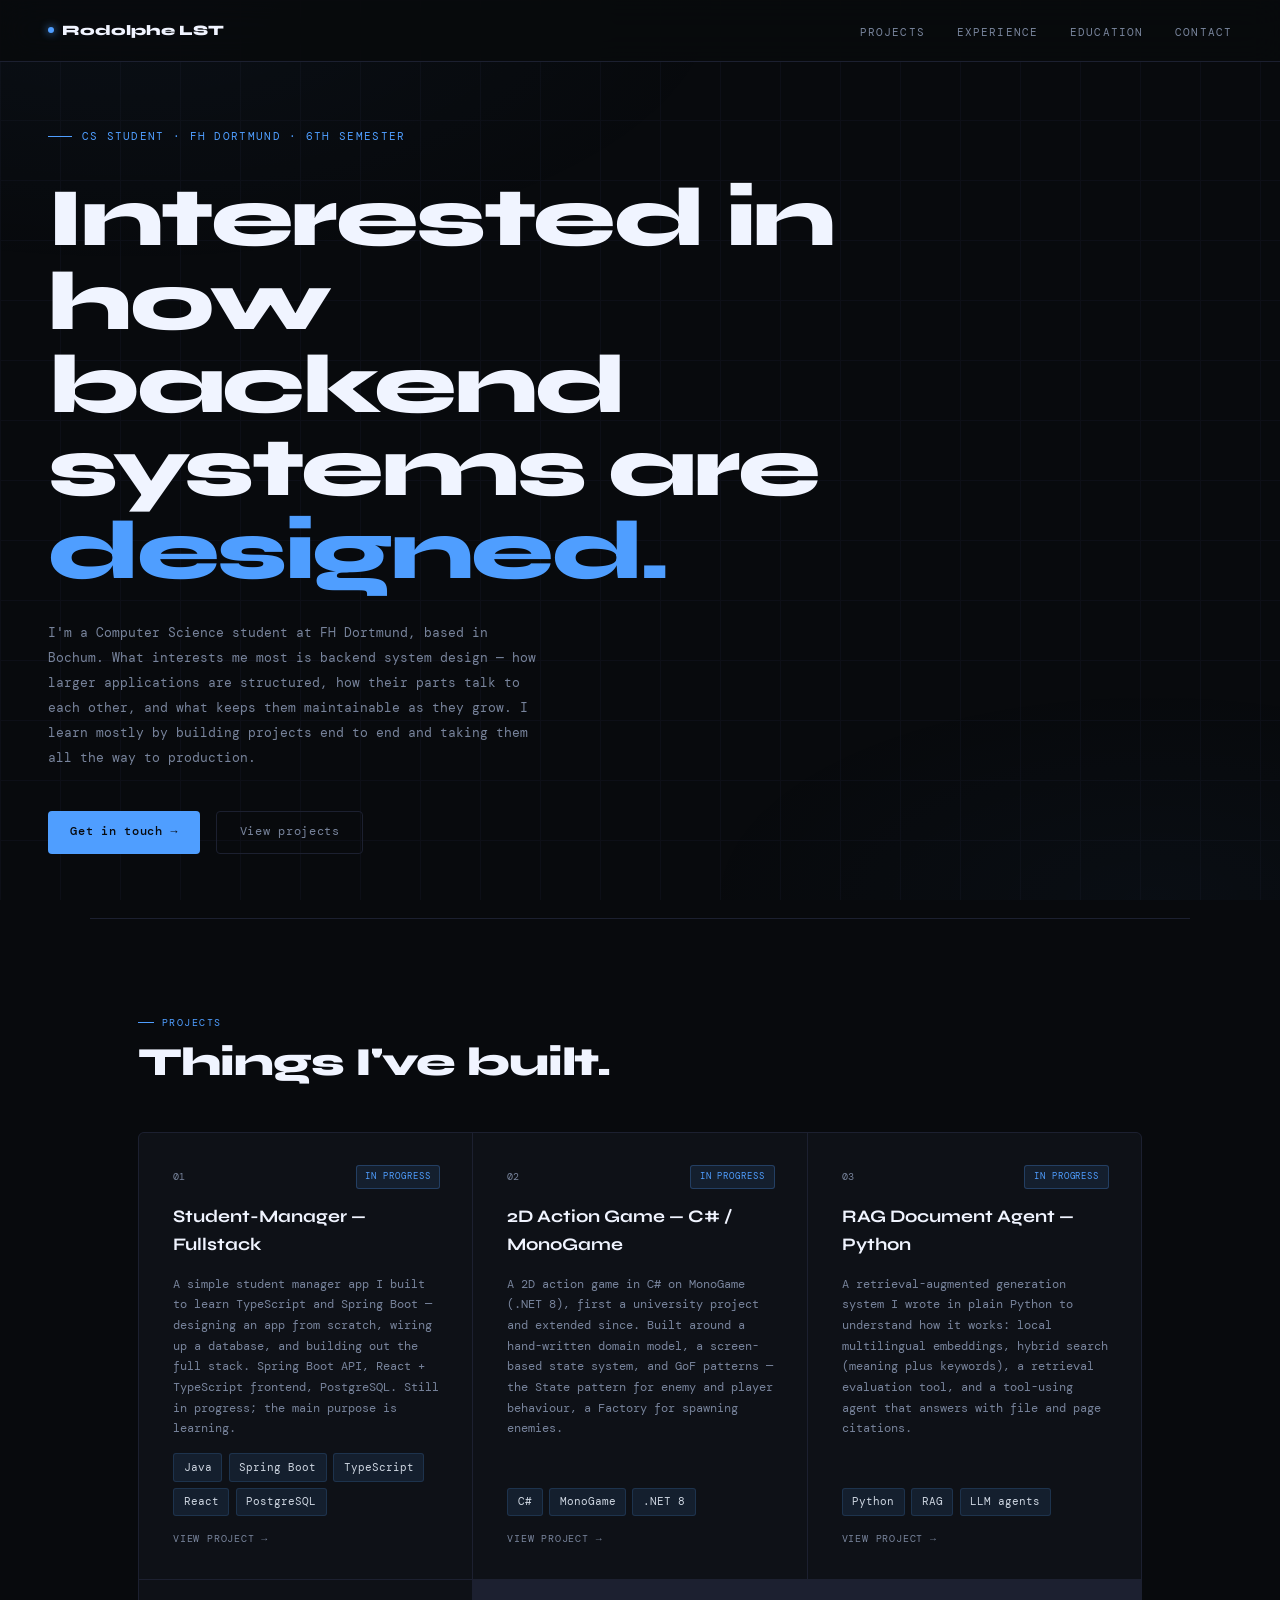
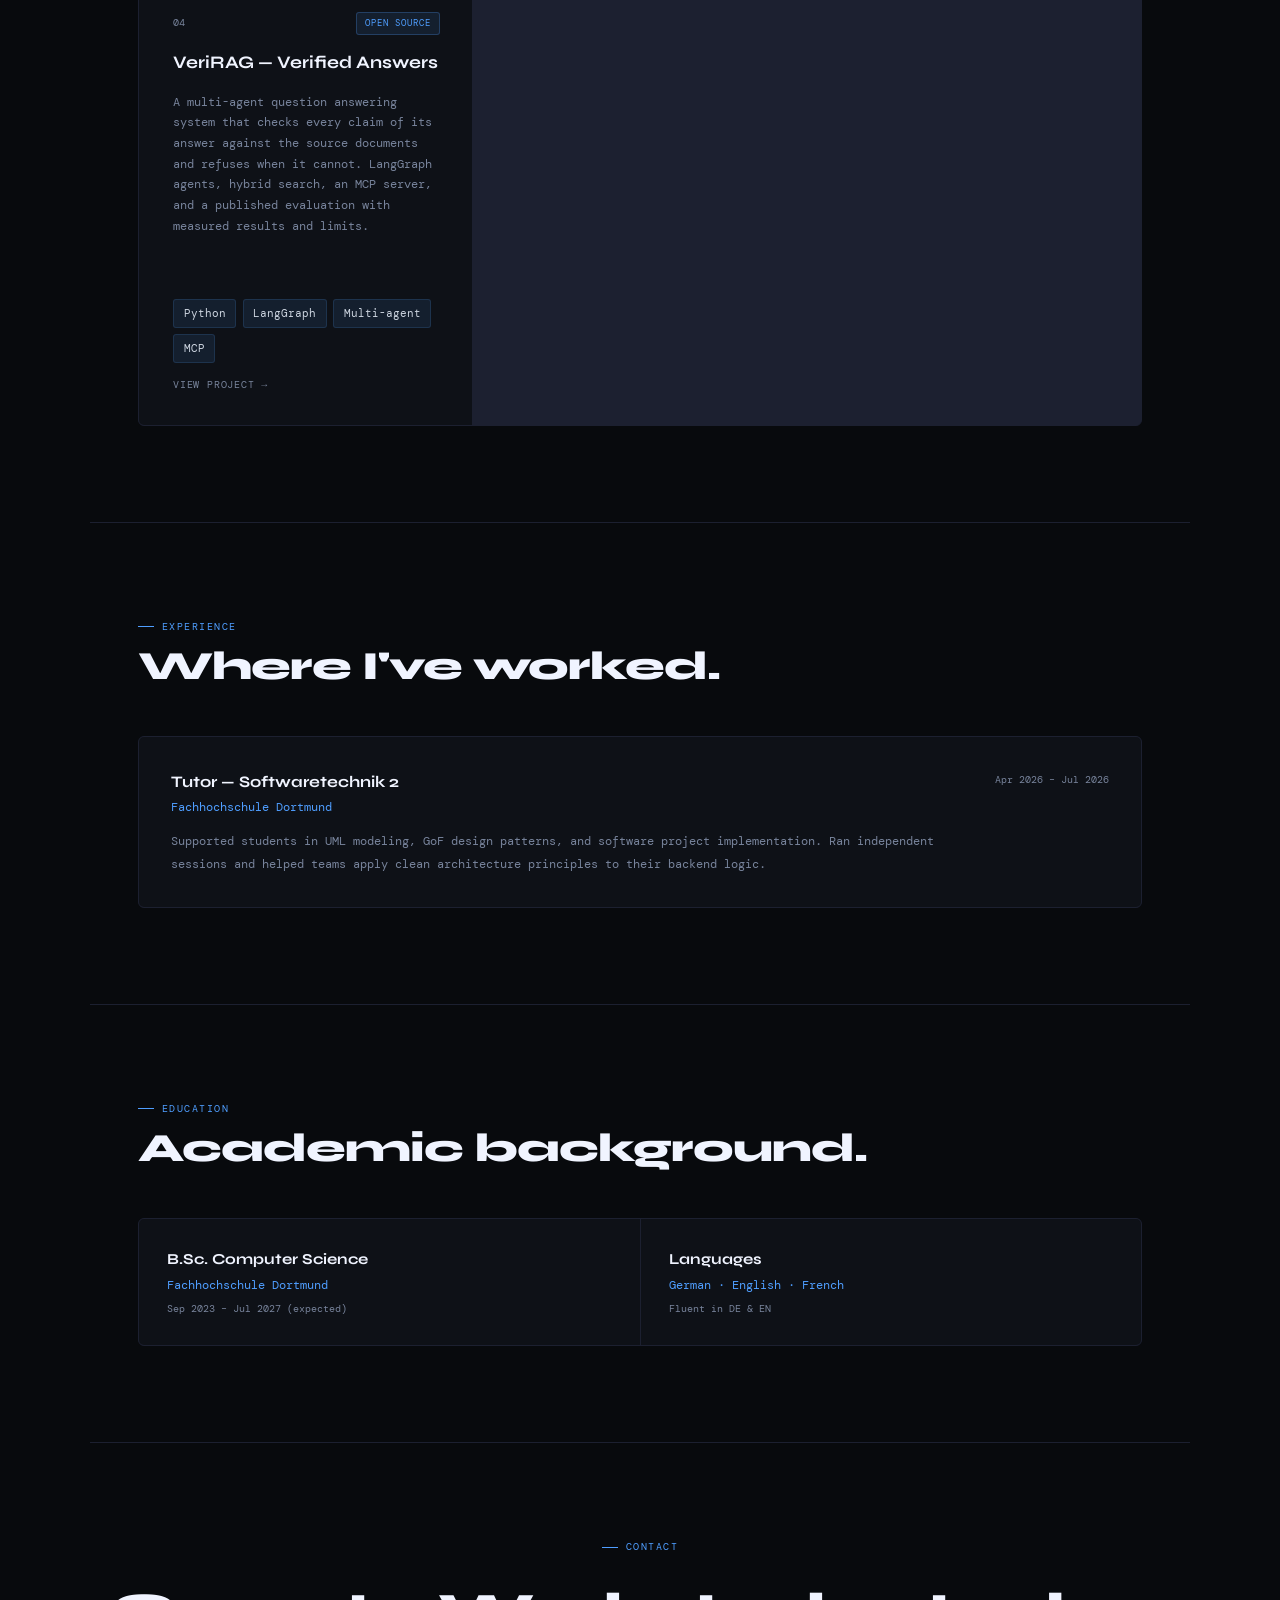
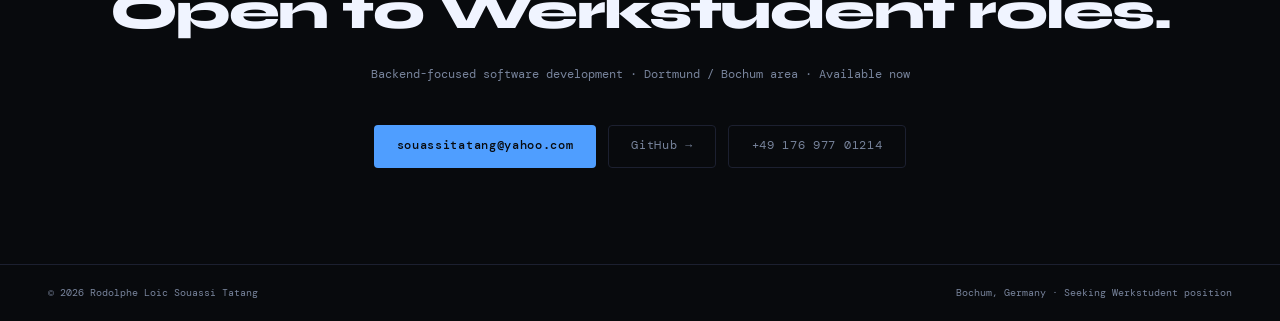
==== commit 142b8520: "Add the VeriRAG tile as project 04 Same tile pattern as the other projects, with the status "Open so" ====
--- a/index.html
+++ b/index.html
@@ -115,6 +115,22 @@
         <span class="project-tile-arrow">View project &rarr;</span>
       </a>
 
+      <a href="projects/verirag.html" class="project-tile">
+        <div class="project-tile-top">
+          <span class="project-num">04</span>
+          <span class="project-status">Open source</span>
+        </div>
+        <p class="project-tile-title">VeriRAG &mdash; Verified Answers</p>
+        <p class="project-tile-desc">A multi-agent question answering system that checks every claim of its answer against the source documents and refuses when it cannot. LangGraph agents, hybrid search, an MCP server, and a published evaluation with measured results and limits.</p>
+        <div class="project-tile-tags">
+          <span class="skill-tag">Python</span>
+          <span class="skill-tag">LangGraph</span>
+          <span class="skill-tag">Multi-agent</span>
+          <span class="skill-tag">MCP</span>
+        </div>
+        <span class="project-tile-arrow">View project &rarr;</span>
+      </a>
+
     </div>
   </div>
 
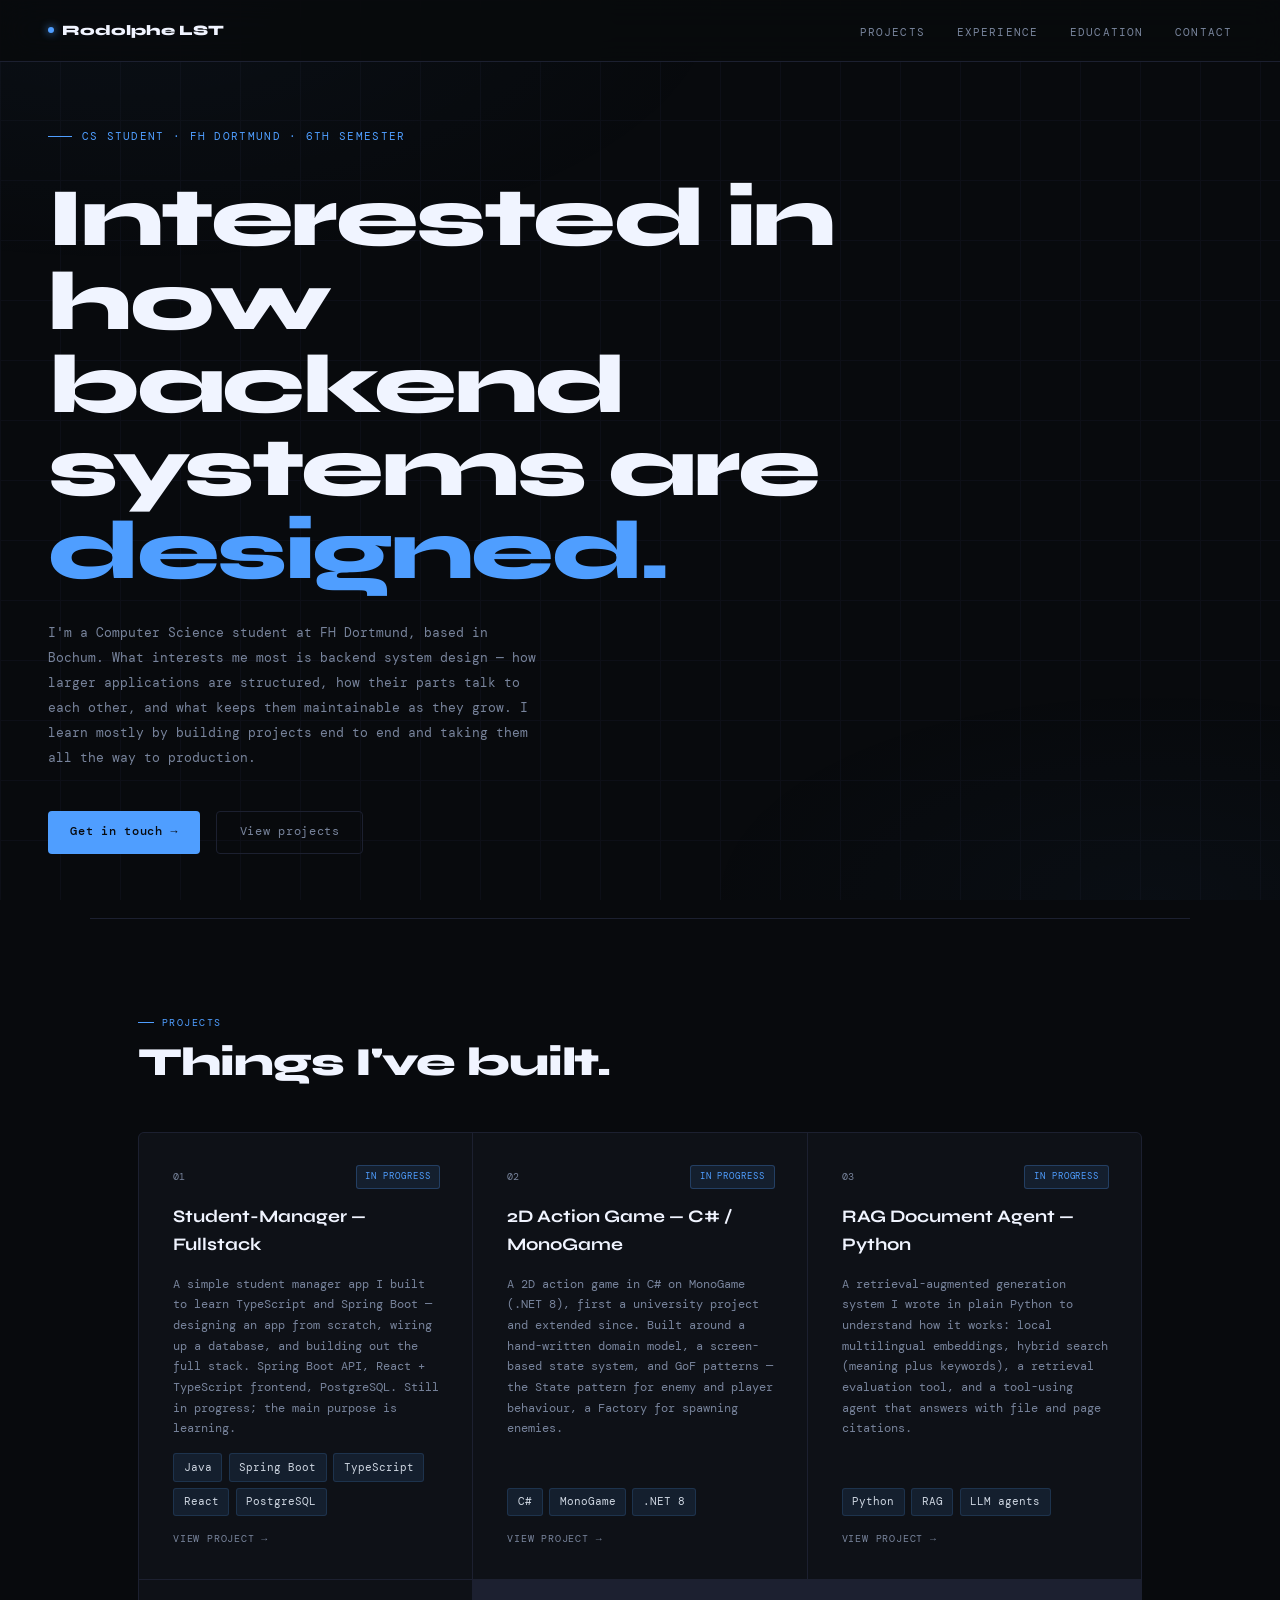
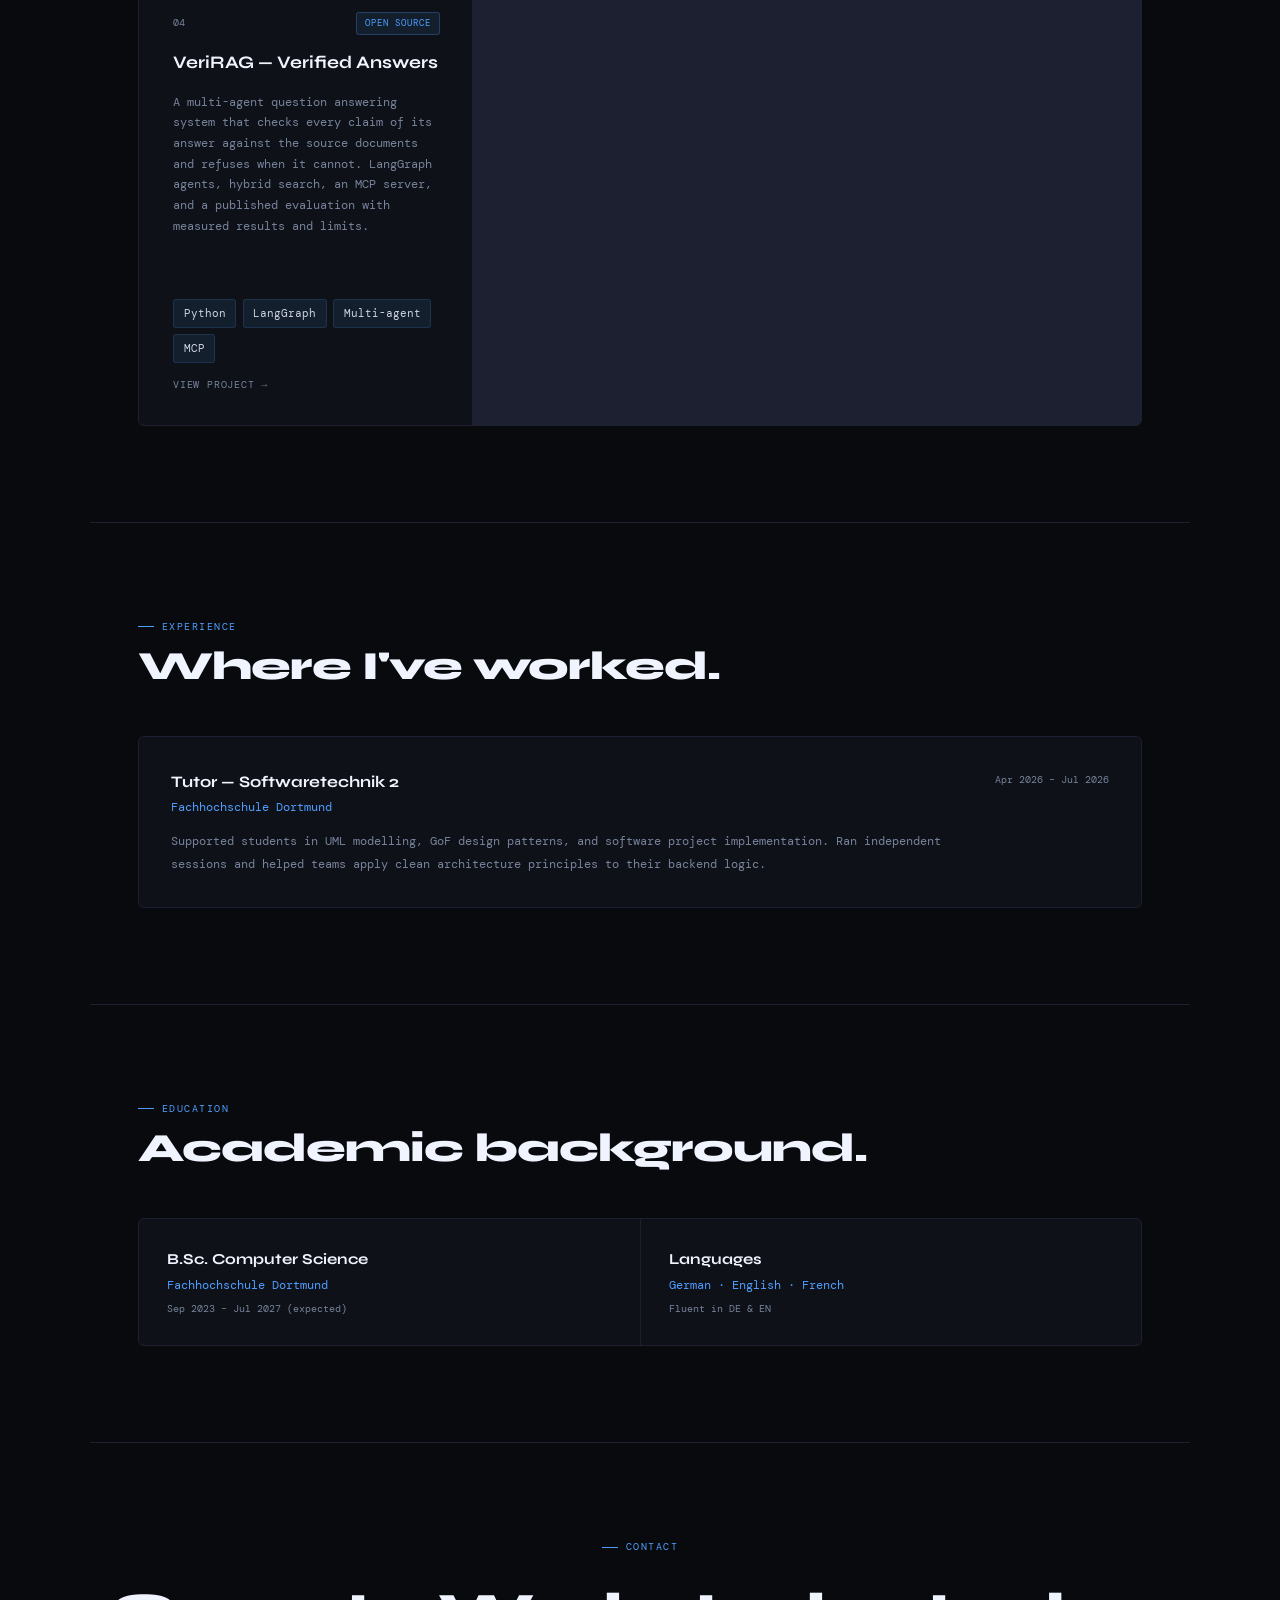
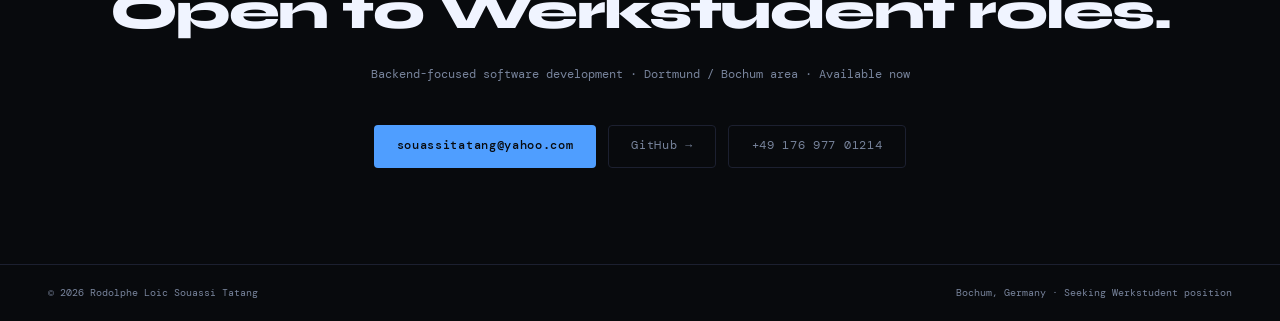
==== commit edee0515: "Use British spelling consistently The pages mixed British forms (centralises, behaviour) with Americ" ====
--- a/index.html
+++ b/index.html
@@ -1,5 +1,5 @@
 <!DOCTYPE html>
-<html lang="en">
+<html lang="en-GB">
 <head>
   <meta charset="UTF-8" />
   <meta name="viewport" content="width=device-width, initial-scale=1.0"/>
@@ -146,7 +146,7 @@
           <p class="exp-role">Tutor &mdash; Softwaretechnik 2</p>
           <p class="exp-company">Fachhochschule Dortmund</p>
           <p class="exp-desc">
-            Supported students in UML modeling, GoF design patterns, and software project implementation. Ran independent sessions and helped teams apply clean architecture principles to their backend logic.
+            Supported students in UML modelling, GoF design patterns, and software project implementation. Ran independent sessions and helped teams apply clean architecture principles to their backend logic.
           </p>
         </div>
         <p class="exp-date">Apr 2026 &ndash; Jul 2026</p>
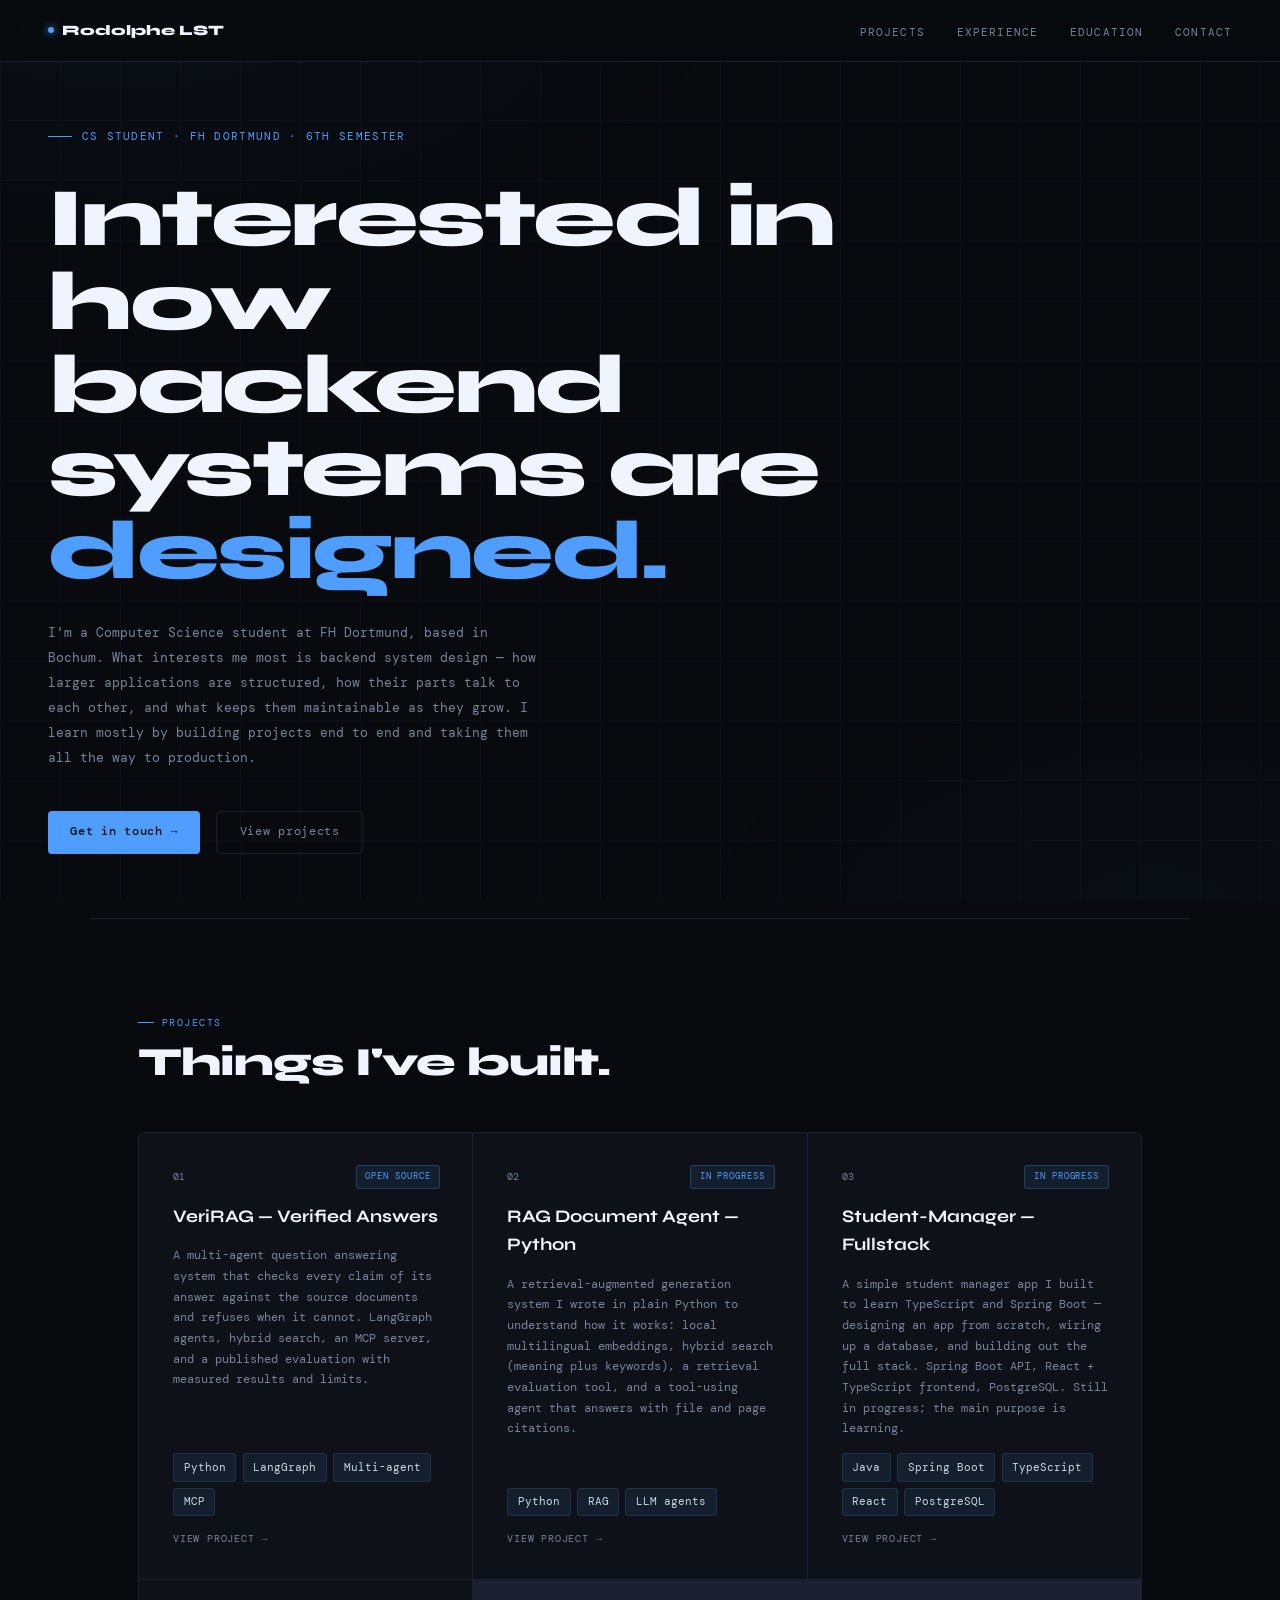
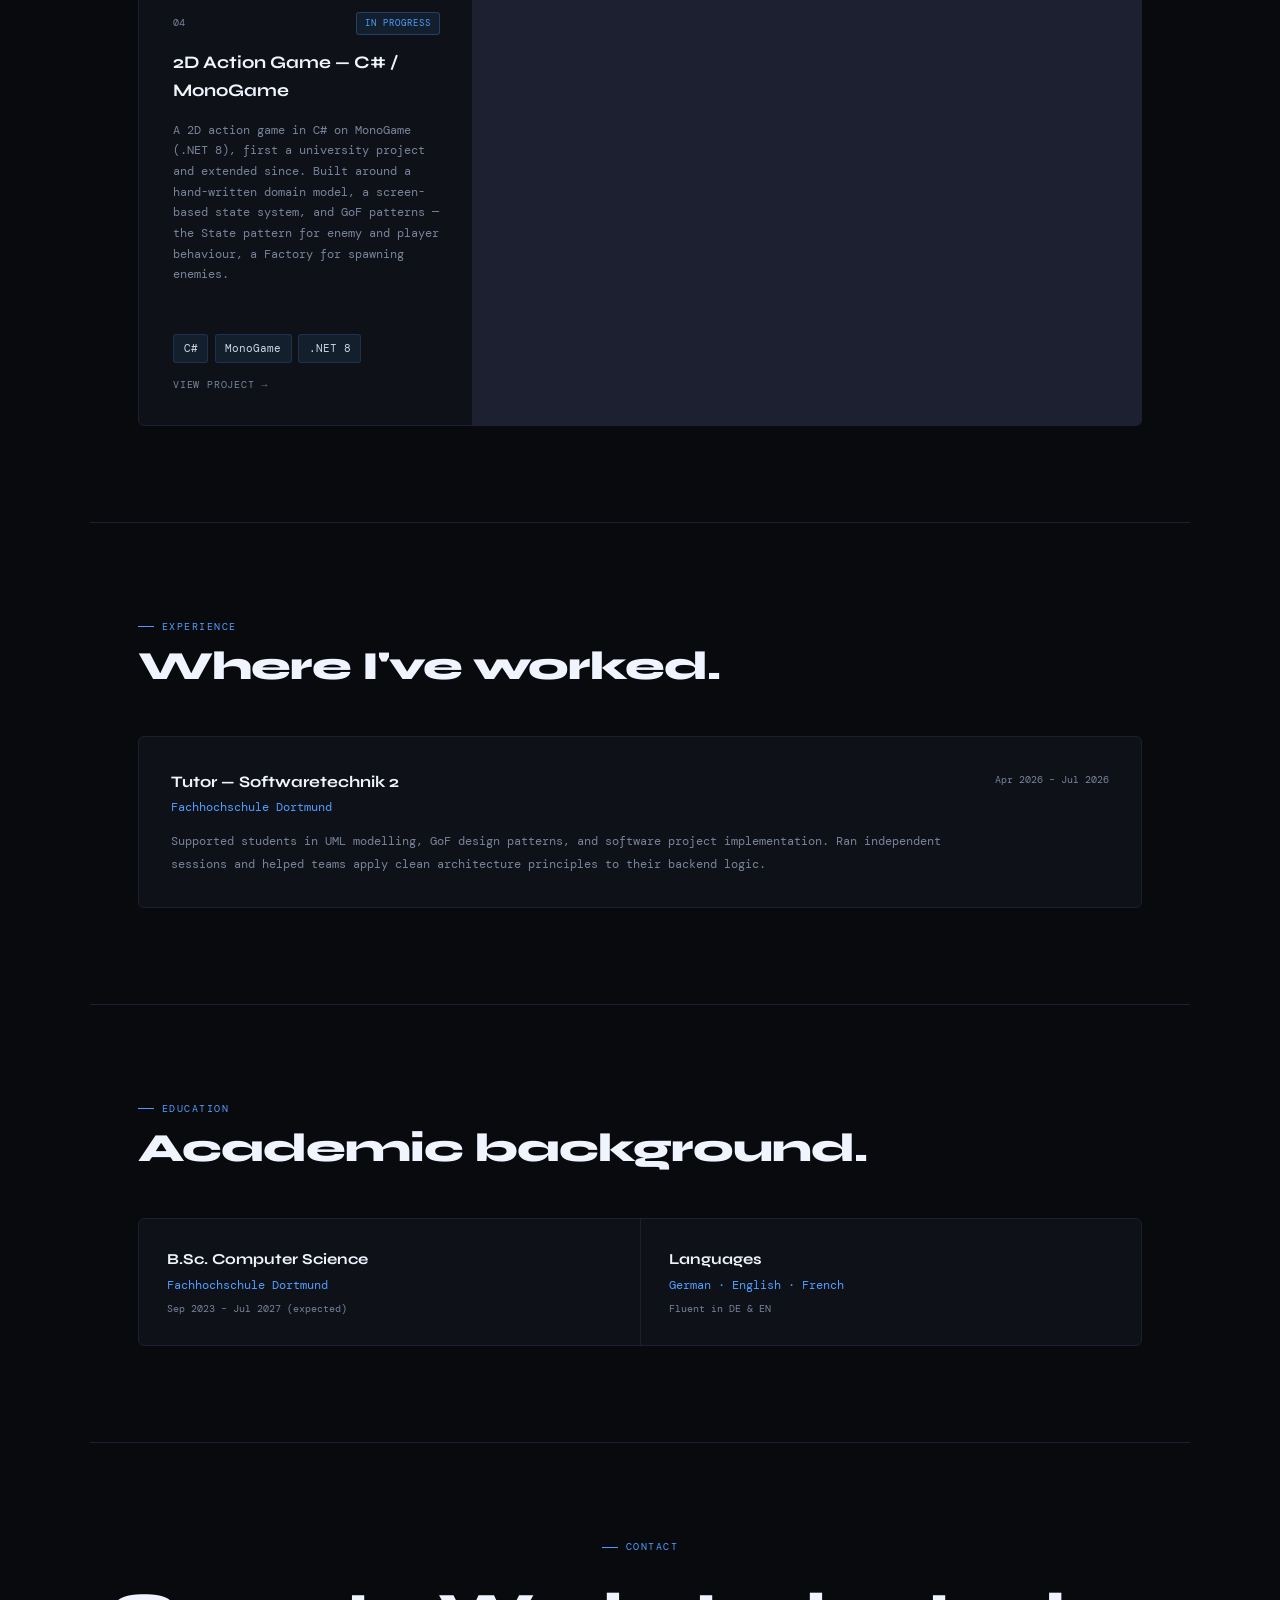
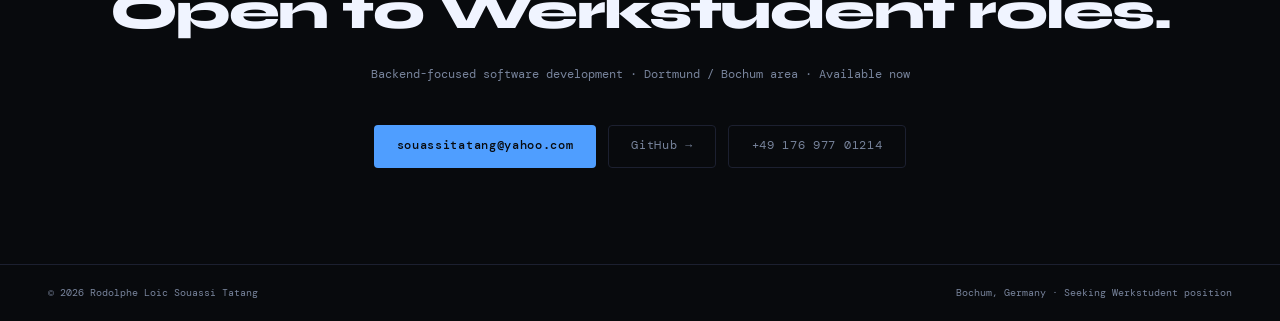
==== commit 3363aecd: "Show the AI projects first and fix the project numbers The tiles are now ordered VeriRAG, RAG Docume" ====
--- a/index.html
+++ b/index.html
@@ -68,9 +68,40 @@
     <h2 class="section-title reveal">Things I've built.</h2>
     <div class="projects-grid reveal">
 
+      <a href="projects/verirag.html" class="project-tile">
+        <div class="project-tile-top">
+          <span class="project-num">01</span>
+          <span class="project-status">Open source</span>
+        </div>
+        <p class="project-tile-title">VeriRAG &mdash; Verified Answers</p>
+        <p class="project-tile-desc">A multi-agent question answering system that checks every claim of its answer against the source documents and refuses when it cannot. LangGraph agents, hybrid search, an MCP server, and a published evaluation with measured results and limits.</p>
+        <div class="project-tile-tags">
+          <span class="skill-tag">Python</span>
+          <span class="skill-tag">LangGraph</span>
+          <span class="skill-tag">Multi-agent</span>
+          <span class="skill-tag">MCP</span>
+        </div>
+        <span class="project-tile-arrow">View project &rarr;</span>
+      </a>
+
+      <a href="projects/rag-agent.html" class="project-tile">
+        <div class="project-tile-top">
+          <span class="project-num">02</span>
+          <span class="project-status">In Progress</span>
+        </div>
+        <p class="project-tile-title">RAG Document Agent &mdash; Python</p>
+        <p class="project-tile-desc">A retrieval-augmented generation system I wrote in plain Python to understand how it works: local multilingual embeddings, hybrid search (meaning plus keywords), a retrieval evaluation tool, and a tool-using agent that answers with file and page citations.</p>
+        <div class="project-tile-tags">
+          <span class="skill-tag">Python</span>
+          <span class="skill-tag">RAG</span>
+          <span class="skill-tag">LLM agents</span>
+        </div>
+        <span class="project-tile-arrow">View project &rarr;</span>
+      </a>
+
       <a href="projects/student-manager.html" class="project-tile">
         <div class="project-tile-top">
-          <span class="project-num">01</span>
+          <span class="project-num">03</span>
           <span class="project-status">In Progress</span>
         </div>
         <p class="project-tile-title">Student-Manager &mdash; Fullstack</p>
@@ -87,7 +118,7 @@
 
       <a href="projects/game-dev.html" class="project-tile">
         <div class="project-tile-top">
-          <span class="project-num">02</span>
+          <span class="project-num">04</span>
           <span class="project-status">In Progress</span>
         </div>
         <p class="project-tile-title">2D Action Game &mdash; C# / MonoGame</p>
@@ -96,37 +127,6 @@
           <span class="skill-tag">C#</span>
           <span class="skill-tag">MonoGame</span>
           <span class="skill-tag">.NET 8</span>
-        </div>
-        <span class="project-tile-arrow">View project &rarr;</span>
-      </a>
-
-      <a href="projects/rag-agent.html" class="project-tile">
-        <div class="project-tile-top">
-          <span class="project-num">03</span>
-          <span class="project-status">In Progress</span>
-        </div>
-        <p class="project-tile-title">RAG Document Agent &mdash; Python</p>
-        <p class="project-tile-desc">A retrieval-augmented generation system I wrote in plain Python to understand how it works: local multilingual embeddings, hybrid search (meaning plus keywords), a retrieval evaluation tool, and a tool-using agent that answers with file and page citations.</p>
-        <div class="project-tile-tags">
-          <span class="skill-tag">Python</span>
-          <span class="skill-tag">RAG</span>
-          <span class="skill-tag">LLM agents</span>
-        </div>
-        <span class="project-tile-arrow">View project &rarr;</span>
-      </a>
-
-      <a href="projects/verirag.html" class="project-tile">
-        <div class="project-tile-top">
-          <span class="project-num">04</span>
-          <span class="project-status">Open source</span>
-        </div>
-        <p class="project-tile-title">VeriRAG &mdash; Verified Answers</p>
-        <p class="project-tile-desc">A multi-agent question answering system that checks every claim of its answer against the source documents and refuses when it cannot. LangGraph agents, hybrid search, an MCP server, and a published evaluation with measured results and limits.</p>
-        <div class="project-tile-tags">
-          <span class="skill-tag">Python</span>
-          <span class="skill-tag">LangGraph</span>
-          <span class="skill-tag">Multi-agent</span>
-          <span class="skill-tag">MCP</span>
         </div>
         <span class="project-tile-arrow">View project &rarr;</span>
       </a>
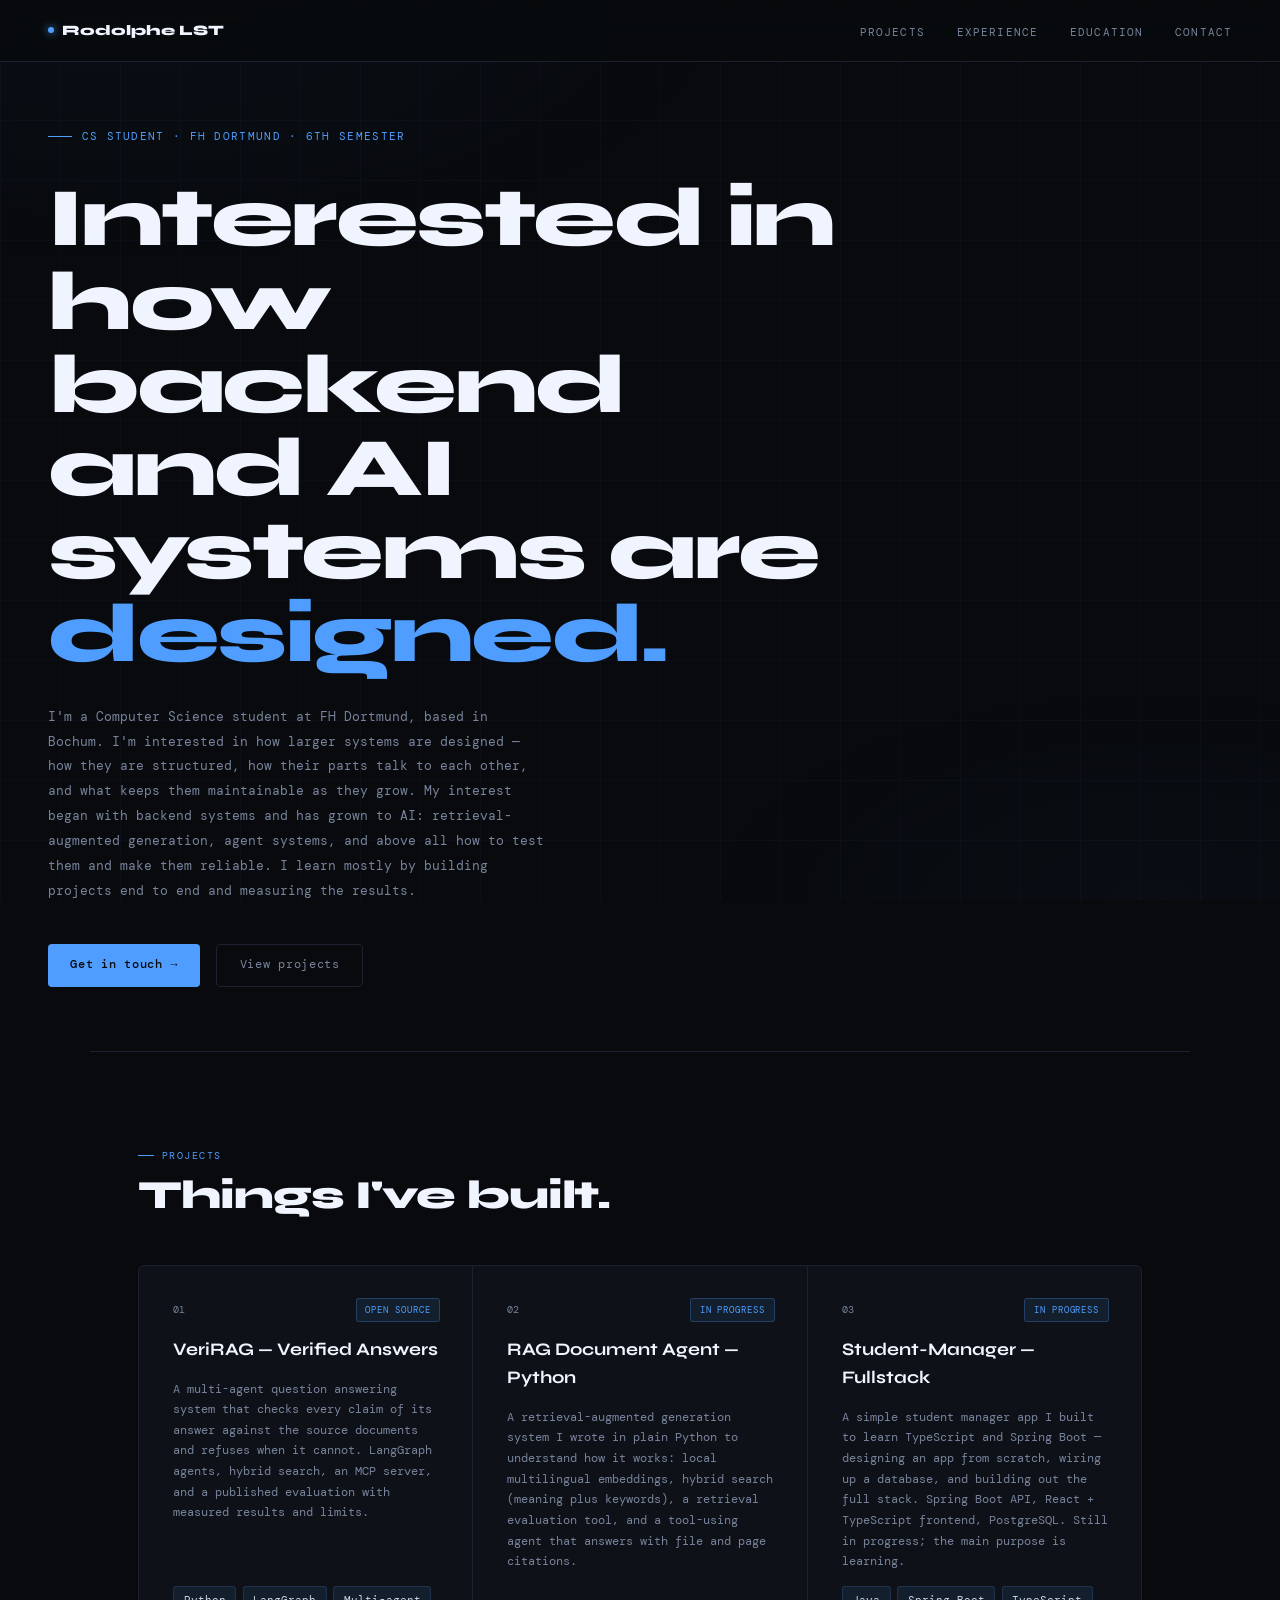
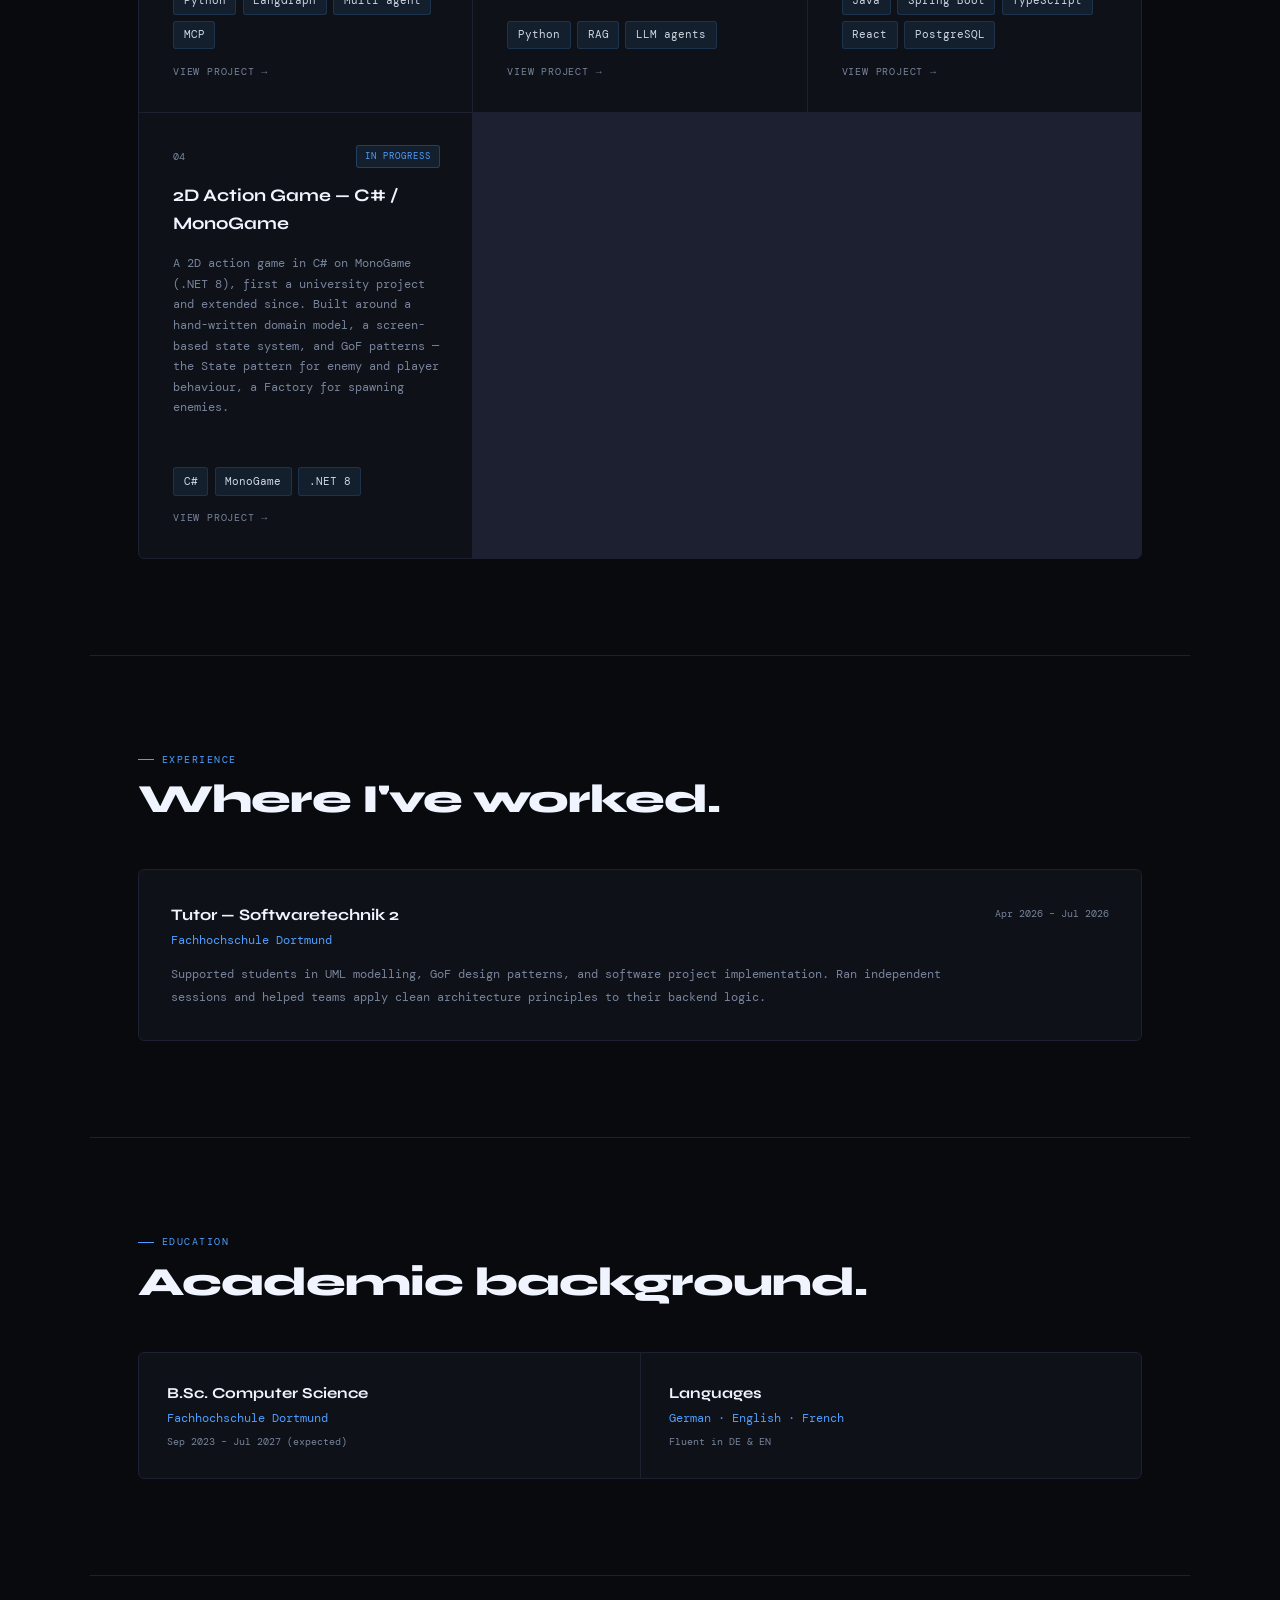
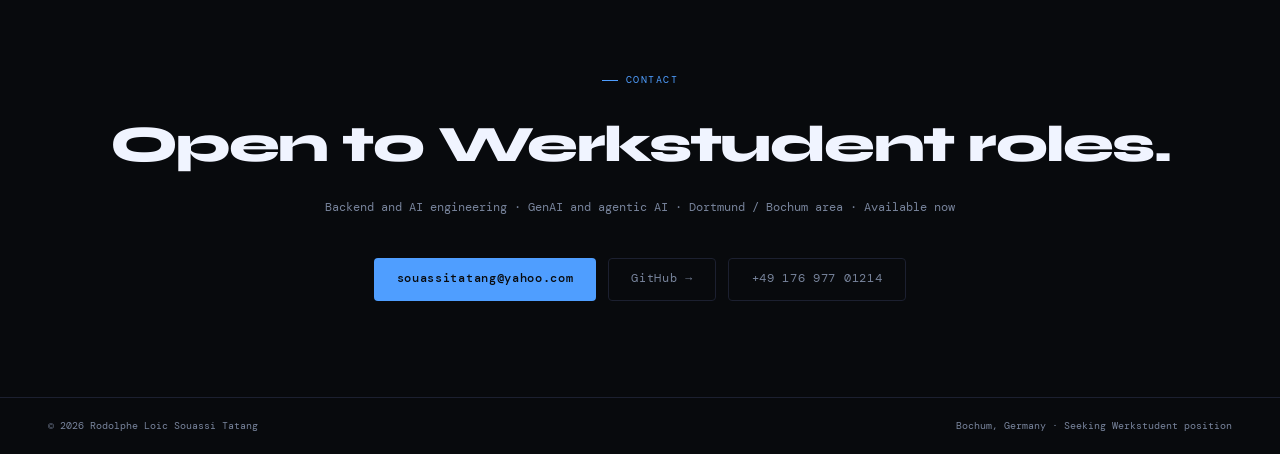
==== commit 356b624d: "Present AI systems as a focus next to backend The hero, the page title, the social-preview text and " ====
--- a/index.html
+++ b/index.html
@@ -3,8 +3,8 @@
 <head>
   <meta charset="UTF-8" />
   <meta name="viewport" content="width=device-width, initial-scale=1.0"/>
-  <title>Rodolphe Loic Souassi Tatang &mdash; CS Student, Backend Systems</title>
-  <meta name="description" content="Computer Science student at FH Dortmund, interested in backend system design — how larger applications are structured, and how to build and deploy them end to end. Portfolio and projects."/>
+  <title>Rodolphe Loic Souassi Tatang &mdash; CS Student, Backend and AI Systems</title>
+  <meta name="description" content="Computer Science student at FH Dortmund, interested in how backend and AI systems are designed — retrieval-augmented generation, agent systems, and how to test and evaluate them. Portfolio and projects."/>
   <meta name="author" content="Rodolphe Loic Souassi Tatang"/>
   <link rel="canonical" href="https://rodolphe27.github.io/portfolio/"/>
   <meta name="theme-color" content="#080a0d"/>
@@ -12,14 +12,14 @@
   <meta property="og:type" content="website"/>
   <meta property="og:site_name" content="Rodolphe LST — Portfolio"/>
   <meta property="og:url" content="https://rodolphe27.github.io/portfolio/"/>
-  <meta property="og:title" content="Rodolphe Loic Souassi Tatang — CS Student, Backend Systems"/>
-  <meta property="og:description" content="Computer Science student at FH Dortmund, interested in backend system design — how larger applications are structured, and how to build and deploy them end to end."/>
+  <meta property="og:title" content="Rodolphe Loic Souassi Tatang — CS Student, Backend and AI Systems"/>
+  <meta property="og:description" content="Computer Science student at FH Dortmund, interested in how backend and AI systems are designed — retrieval-augmented generation, agent systems, and how to test and evaluate them."/>
   <meta property="og:image" content="https://rodolphe27.github.io/portfolio/assets/og-image.png"/>
   <meta property="og:image:width" content="1200"/>
   <meta property="og:image:height" content="630"/>
   <meta name="twitter:card" content="summary_large_image"/>
-  <meta name="twitter:title" content="Rodolphe Loic Souassi Tatang — CS Student, Backend Systems"/>
-  <meta name="twitter:description" content="Computer Science student at FH Dortmund, interested in backend system design — how larger applications are structured, and how to build and deploy them end to end."/>
+  <meta name="twitter:title" content="Rodolphe Loic Souassi Tatang — CS Student, Backend and AI Systems"/>
+  <meta name="twitter:description" content="Computer Science student at FH Dortmund, interested in how backend and AI systems are designed — retrieval-augmented generation, agent systems, and how to test and evaluate them."/>
   <meta name="twitter:image" content="https://rodolphe27.github.io/portfolio/assets/og-image.png"/>
 
   <link rel="icon" href="favicon.svg" type="image/svg+xml"/>
@@ -50,9 +50,9 @@
   <!-- HERO -->
   <div class="hero">
     <p class="hero-tag">CS Student &middot; FH Dortmund &middot; 6th semester</p>
-    <h1>Interested in how backend<br>systems are <em>designed.</em></h1>
+    <h1>Interested in how backend<br>and AI systems are <em>designed.</em></h1>
     <p class="hero-sub">
-      I'm a Computer Science student at FH Dortmund, based in Bochum. What interests me most is backend system design &mdash; how larger applications are structured, how their parts talk to each other, and what keeps them maintainable as they grow. I learn mostly by building projects end to end and taking them all the way to production.
+      I'm a Computer Science student at FH Dortmund, based in Bochum. I'm interested in how larger systems are designed &mdash; how they are structured, how their parts talk to each other, and what keeps them maintainable as they grow. My interest began with backend systems and has grown to AI: retrieval-augmented generation, agent systems, and above all how to test them and make them reliable. I learn mostly by building projects end to end and measuring the results.
     </p>
     <div class="hero-cta">
       <a href="mailto:souassitatang@yahoo.com" class="btn btn-primary">Get in touch &rarr;</a>
@@ -180,7 +180,7 @@
   <div class="contact-wrap" id="contact">
     <p class="section-label section-label--centered">Contact</p>
     <h2 class="contact-title">Open to Werkstudent roles.</h2>
-    <p class="contact-sub">Backend-focused software development &middot; Dortmund / Bochum area &middot; Available now</p>
+    <p class="contact-sub">Backend and AI engineering &middot; GenAI and agentic AI &middot; Dortmund / Bochum area &middot; Available now</p>
     <div class="contact-links">
       <a href="mailto:souassitatang@yahoo.com" class="btn btn-primary">souassitatang@yahoo.com</a>
       <a href="https://github.com/Rodolphe27" class="btn btn-ghost" target="_blank">GitHub &rarr;</a>
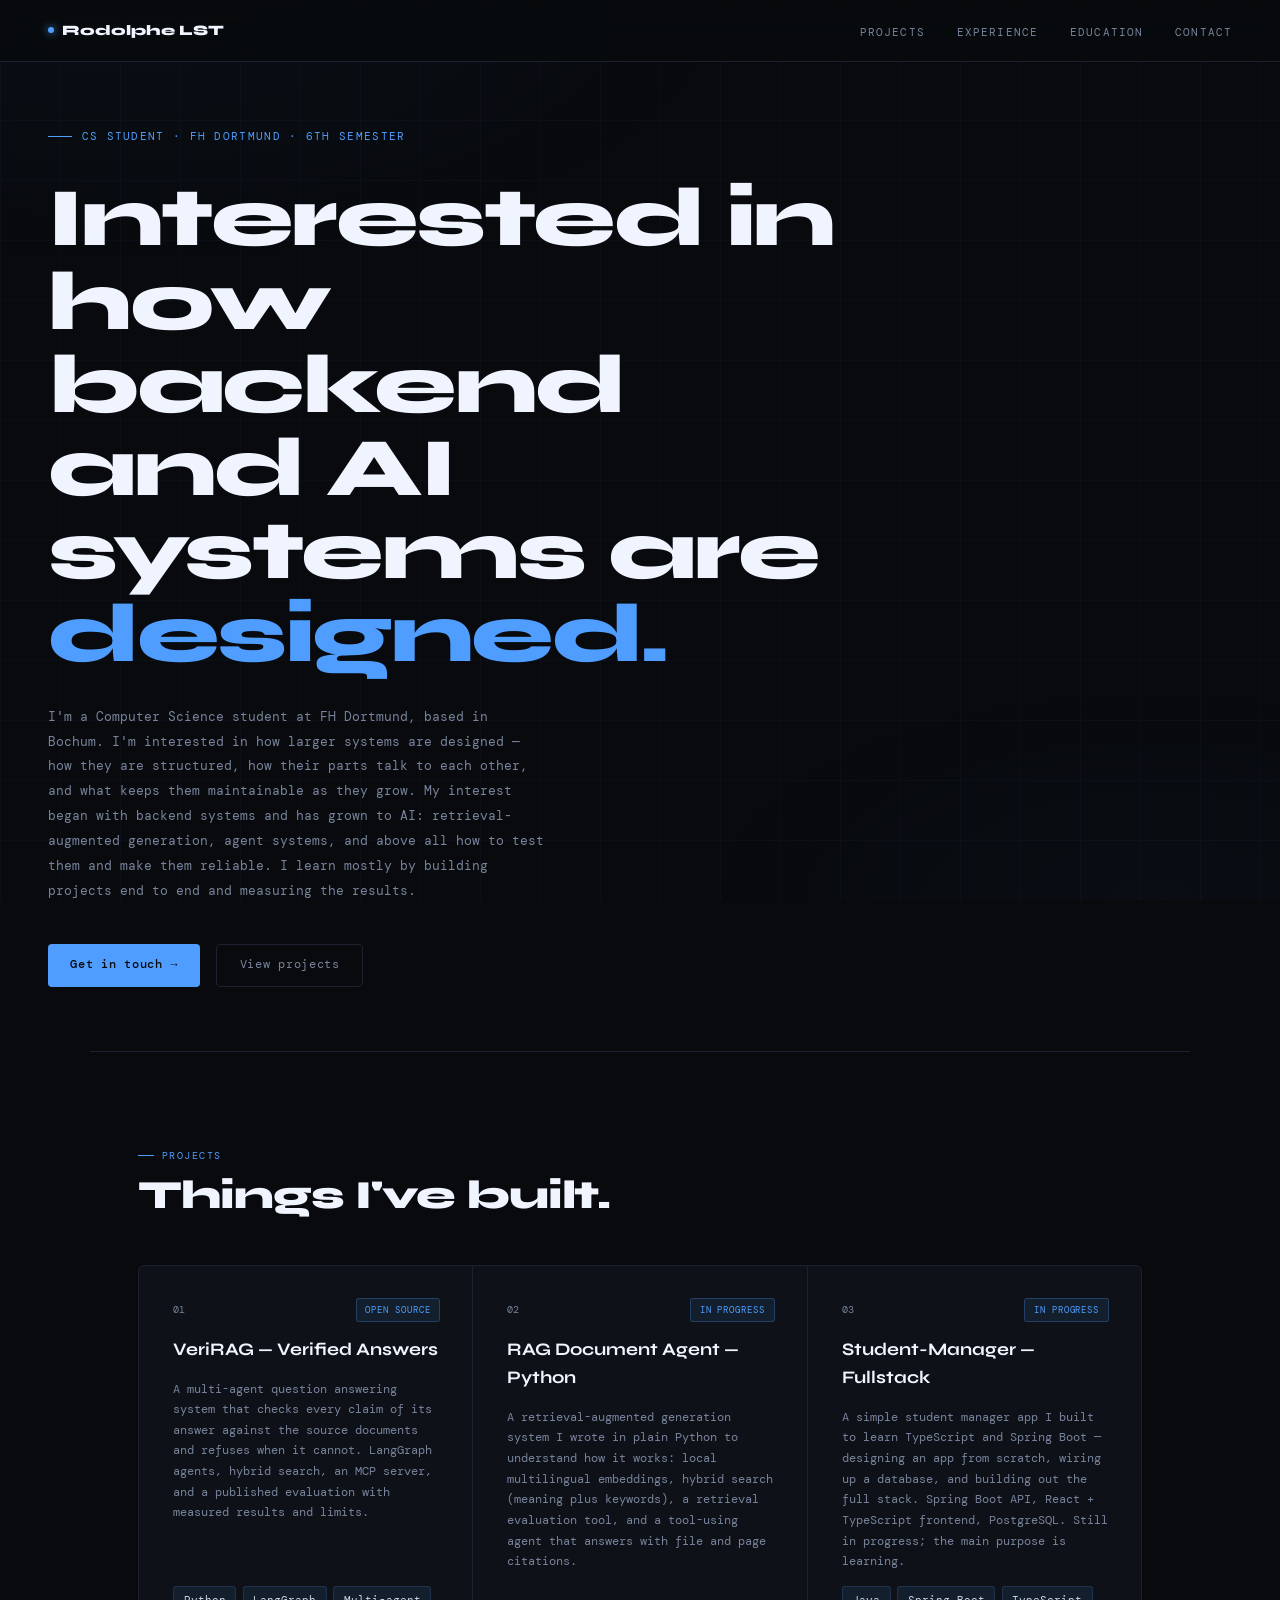
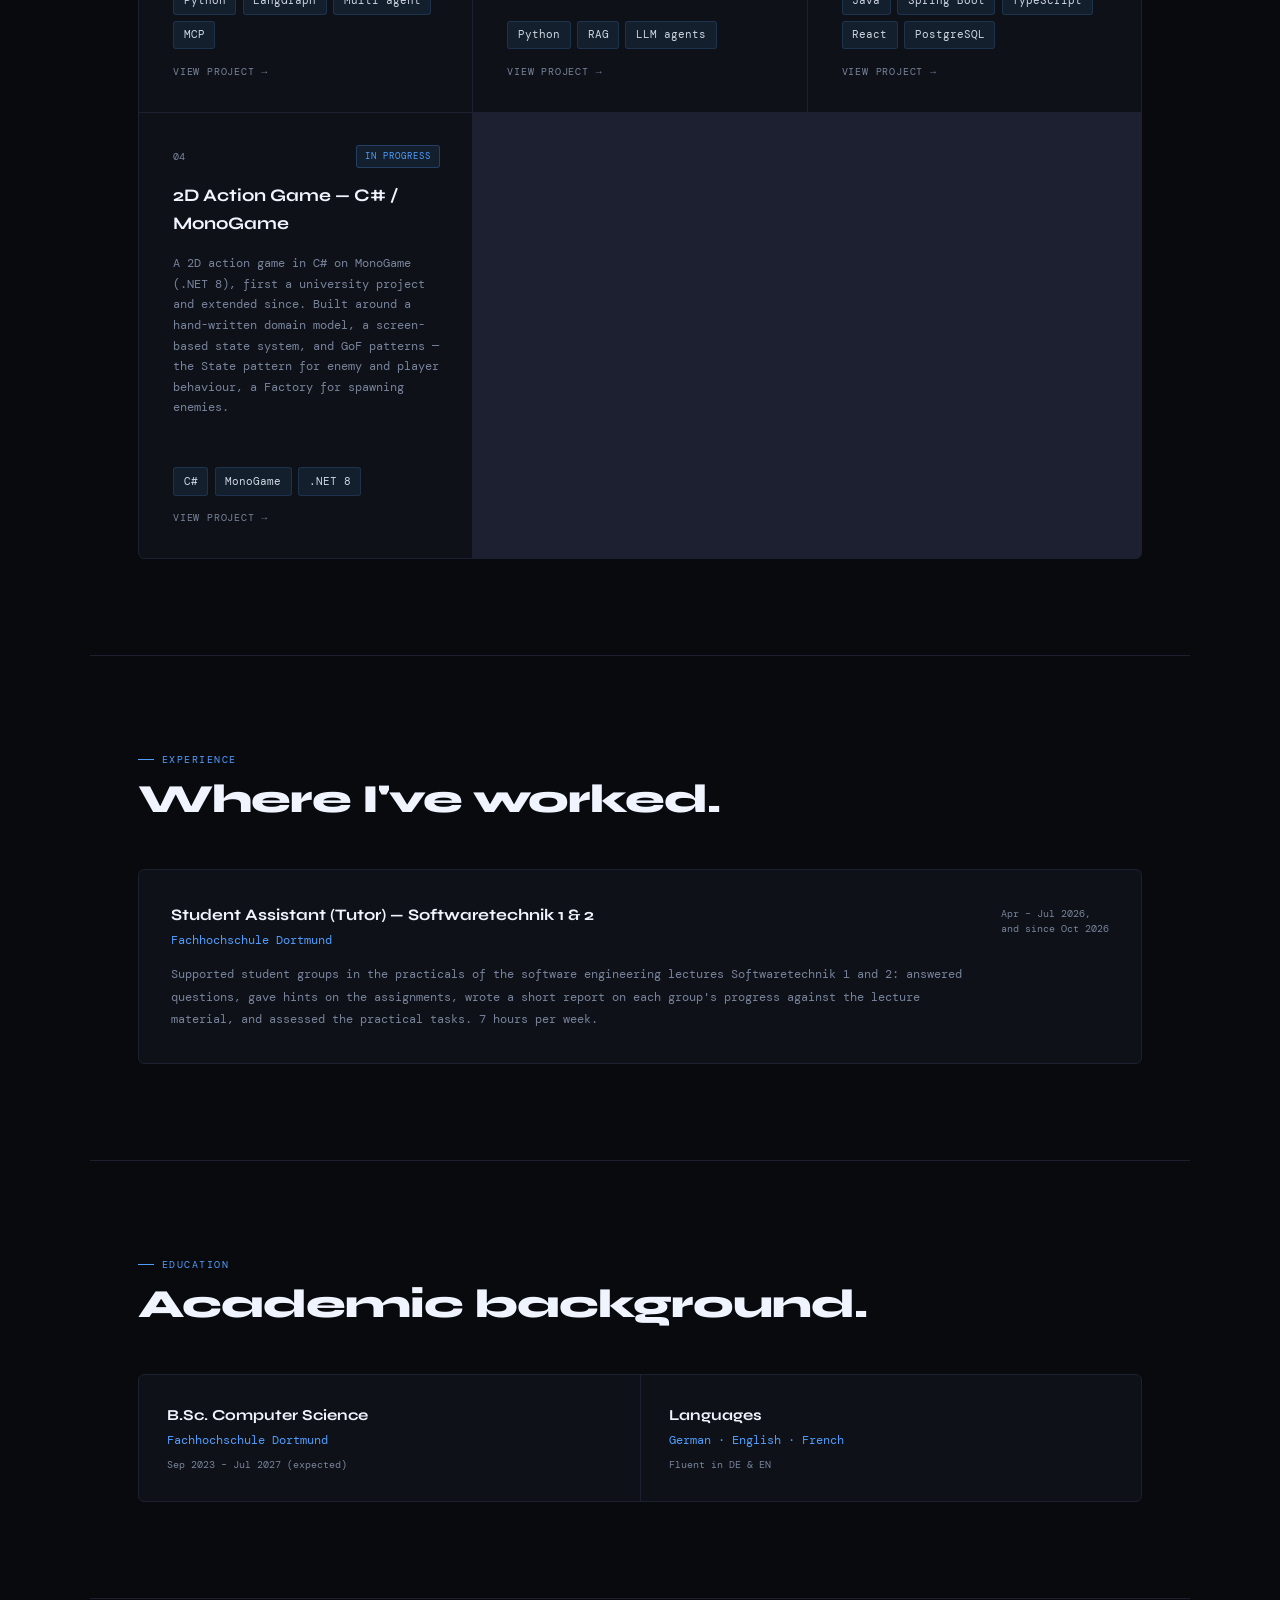
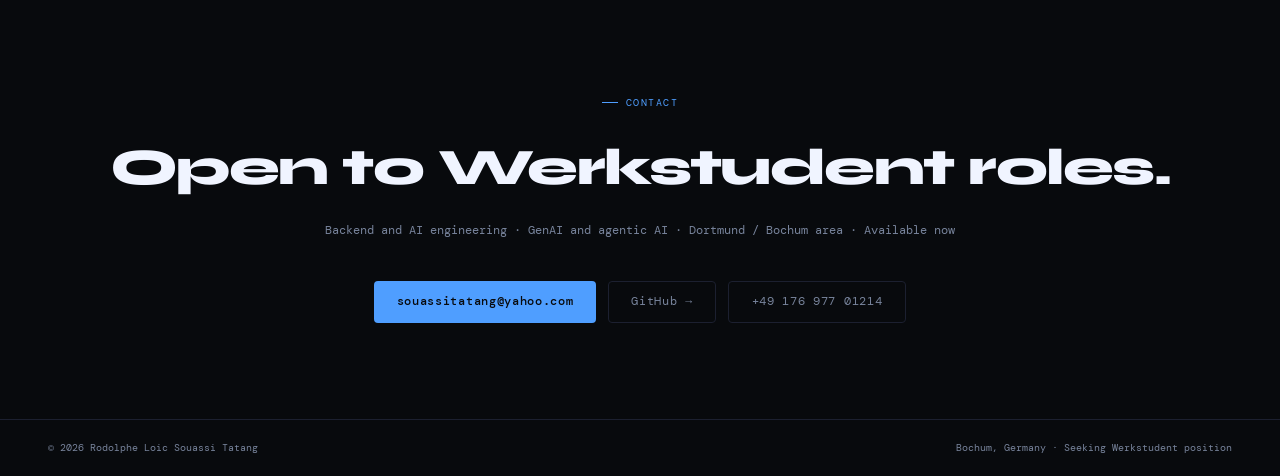
==== commit cf2b4ca8: "Base the tutor entry on the official reference The entry said the job ended in July 2026 and named o" ====
--- a/index.html
+++ b/index.html
@@ -143,13 +143,13 @@
     <div class="exp-list reveal">
       <div class="exp-item">
         <div>
-          <p class="exp-role">Tutor &mdash; Softwaretechnik 2</p>
+          <p class="exp-role">Student Assistant (Tutor) &mdash; Softwaretechnik 1 &amp; 2</p>
           <p class="exp-company">Fachhochschule Dortmund</p>
           <p class="exp-desc">
-            Supported students in UML modelling, GoF design patterns, and software project implementation. Ran independent sessions and helped teams apply clean architecture principles to their backend logic.
+            Supported student groups in the practicals of the software engineering lectures Softwaretechnik 1 and 2: answered questions, gave hints on the assignments, wrote a short report on each group's progress against the lecture material, and assessed the practical tasks. 7 hours per week.
           </p>
         </div>
-        <p class="exp-date">Apr 2026 &ndash; Jul 2026</p>
+        <p class="exp-date">Apr &ndash; Jul 2026,<br>and since Oct 2026</p>
       </div>
     </div>
   </div>
